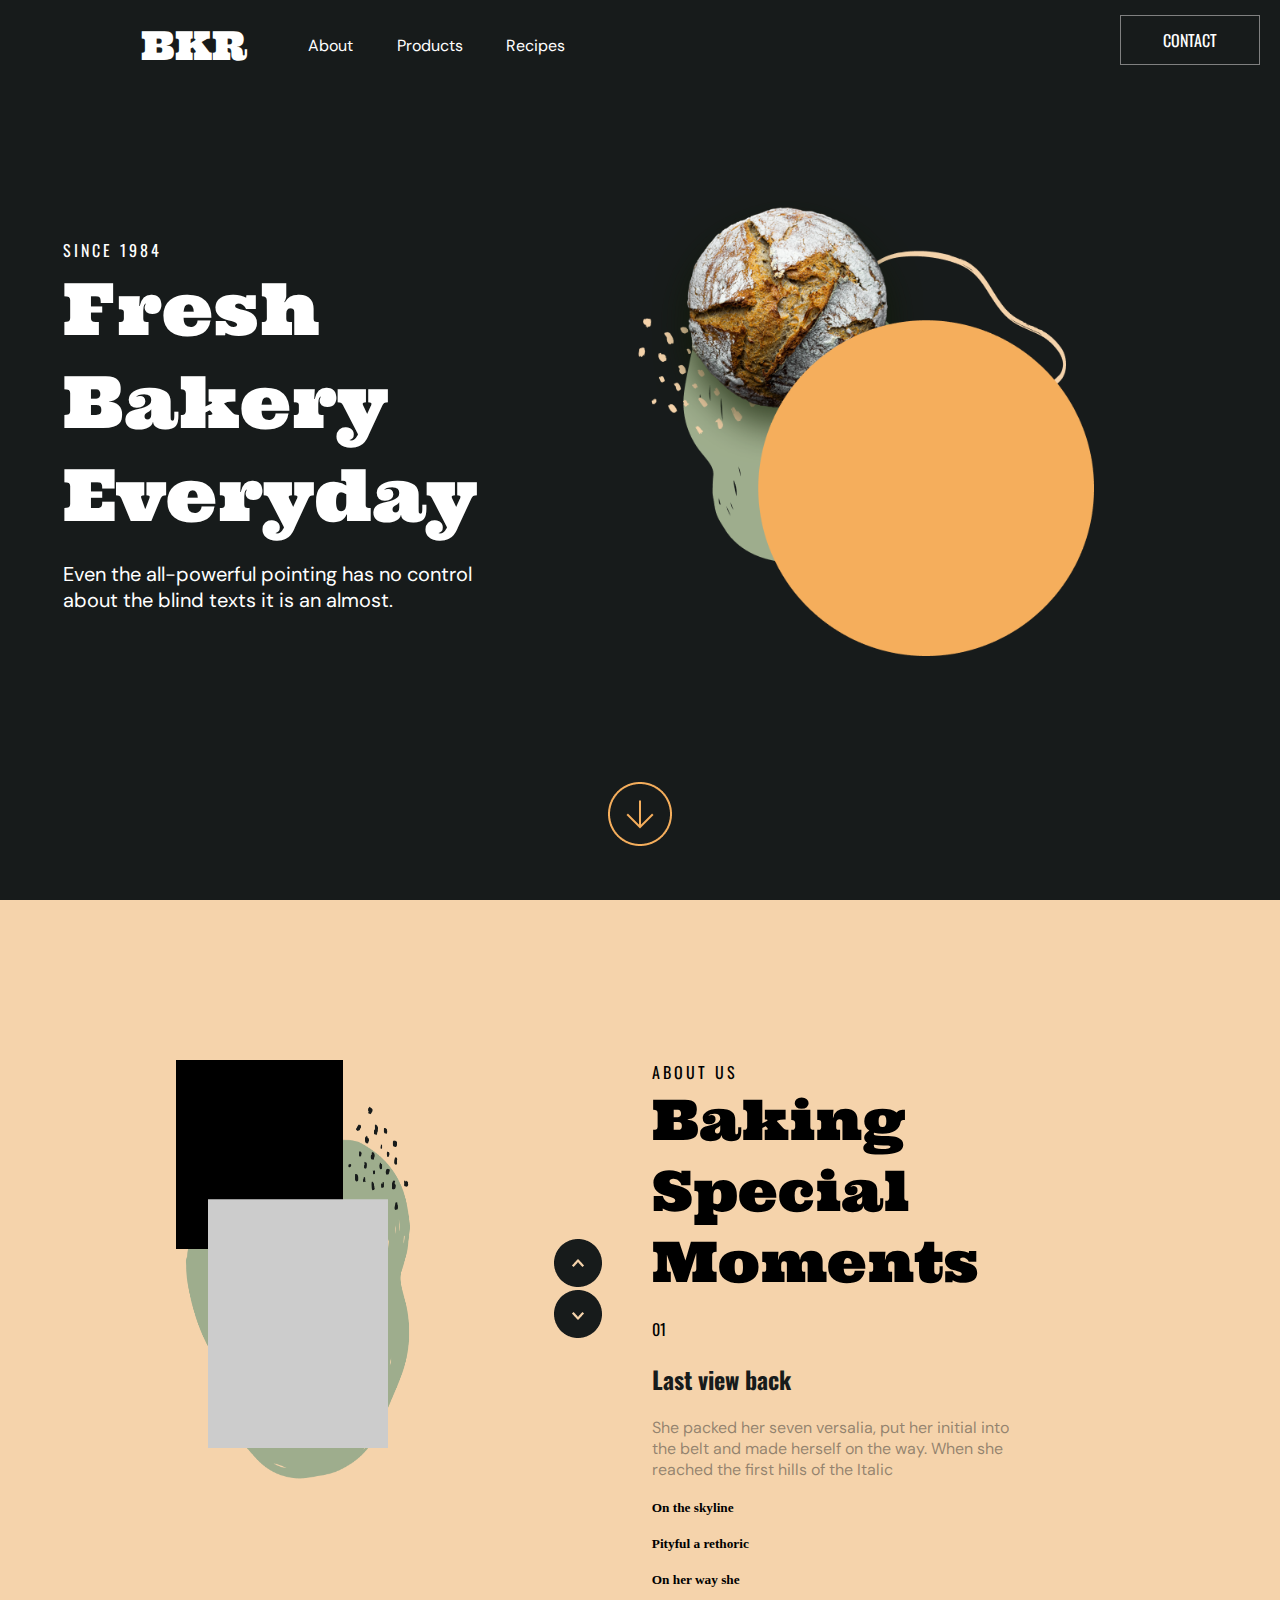
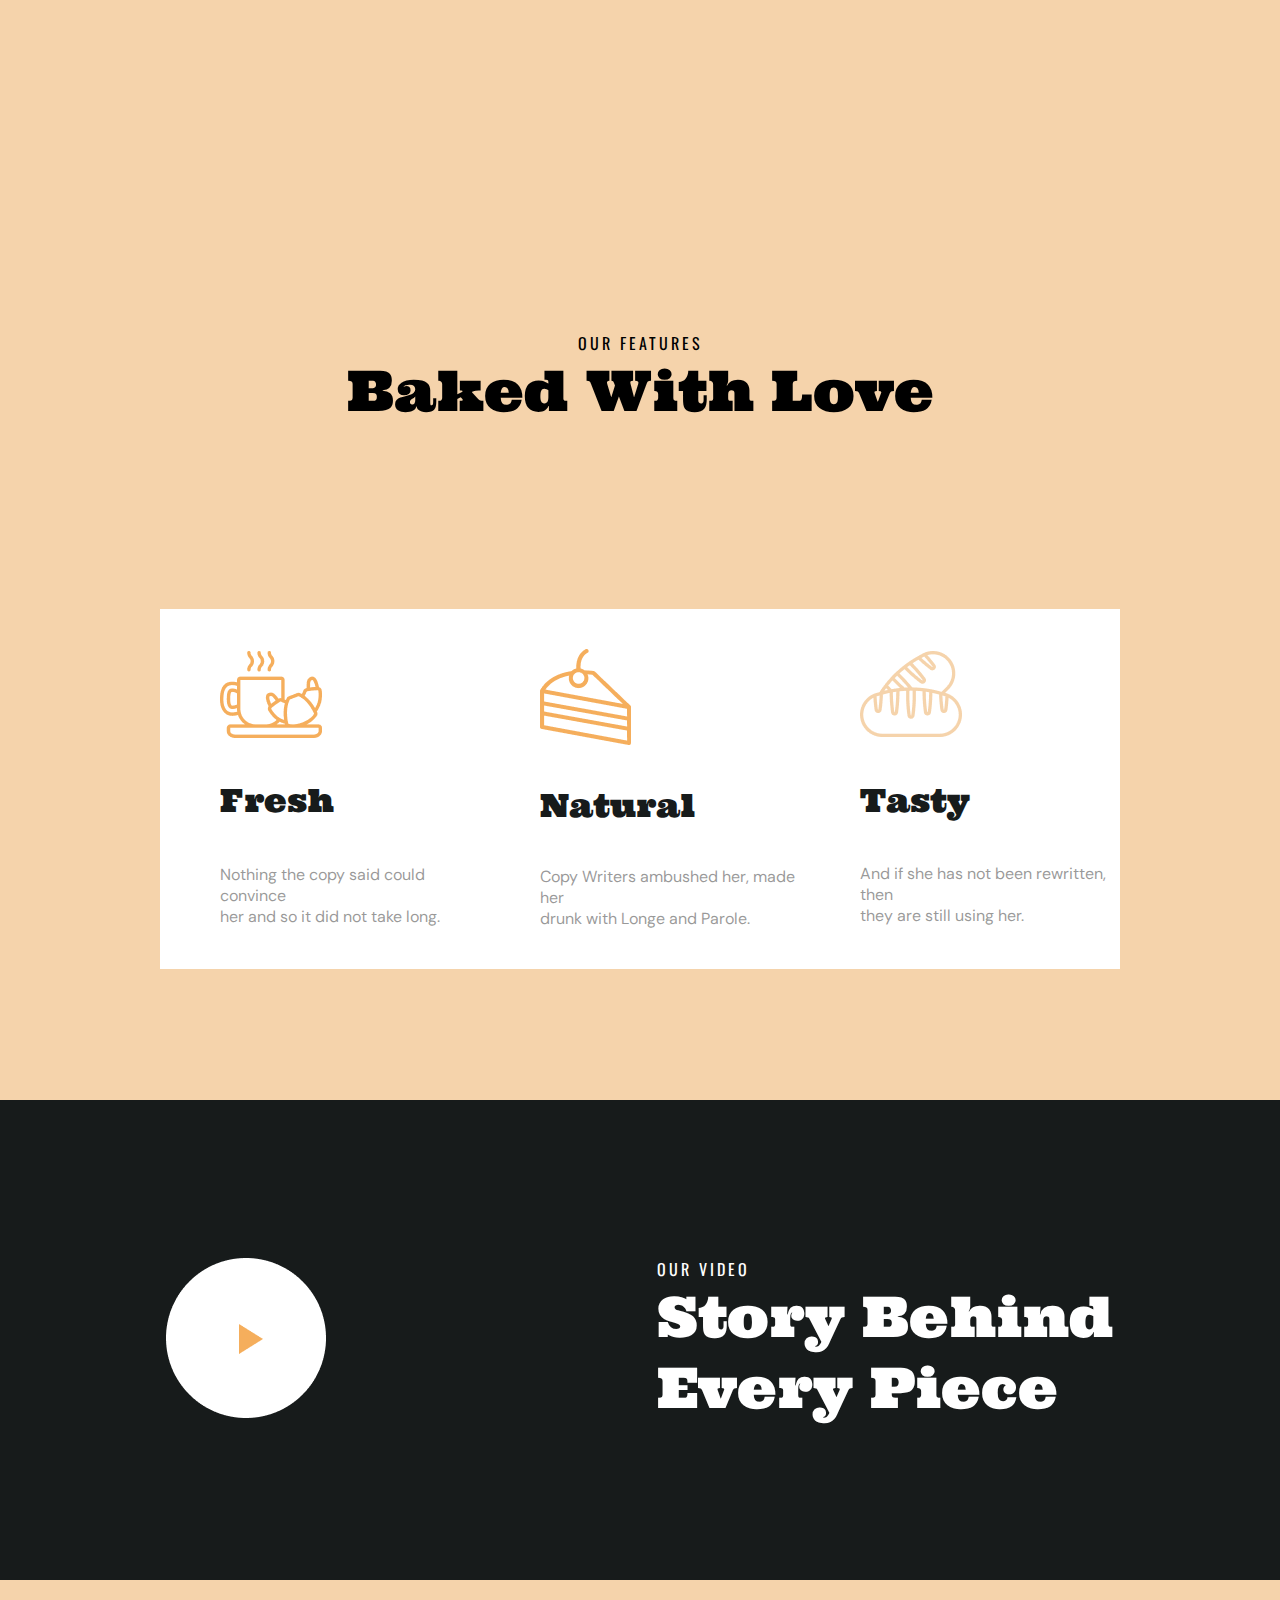
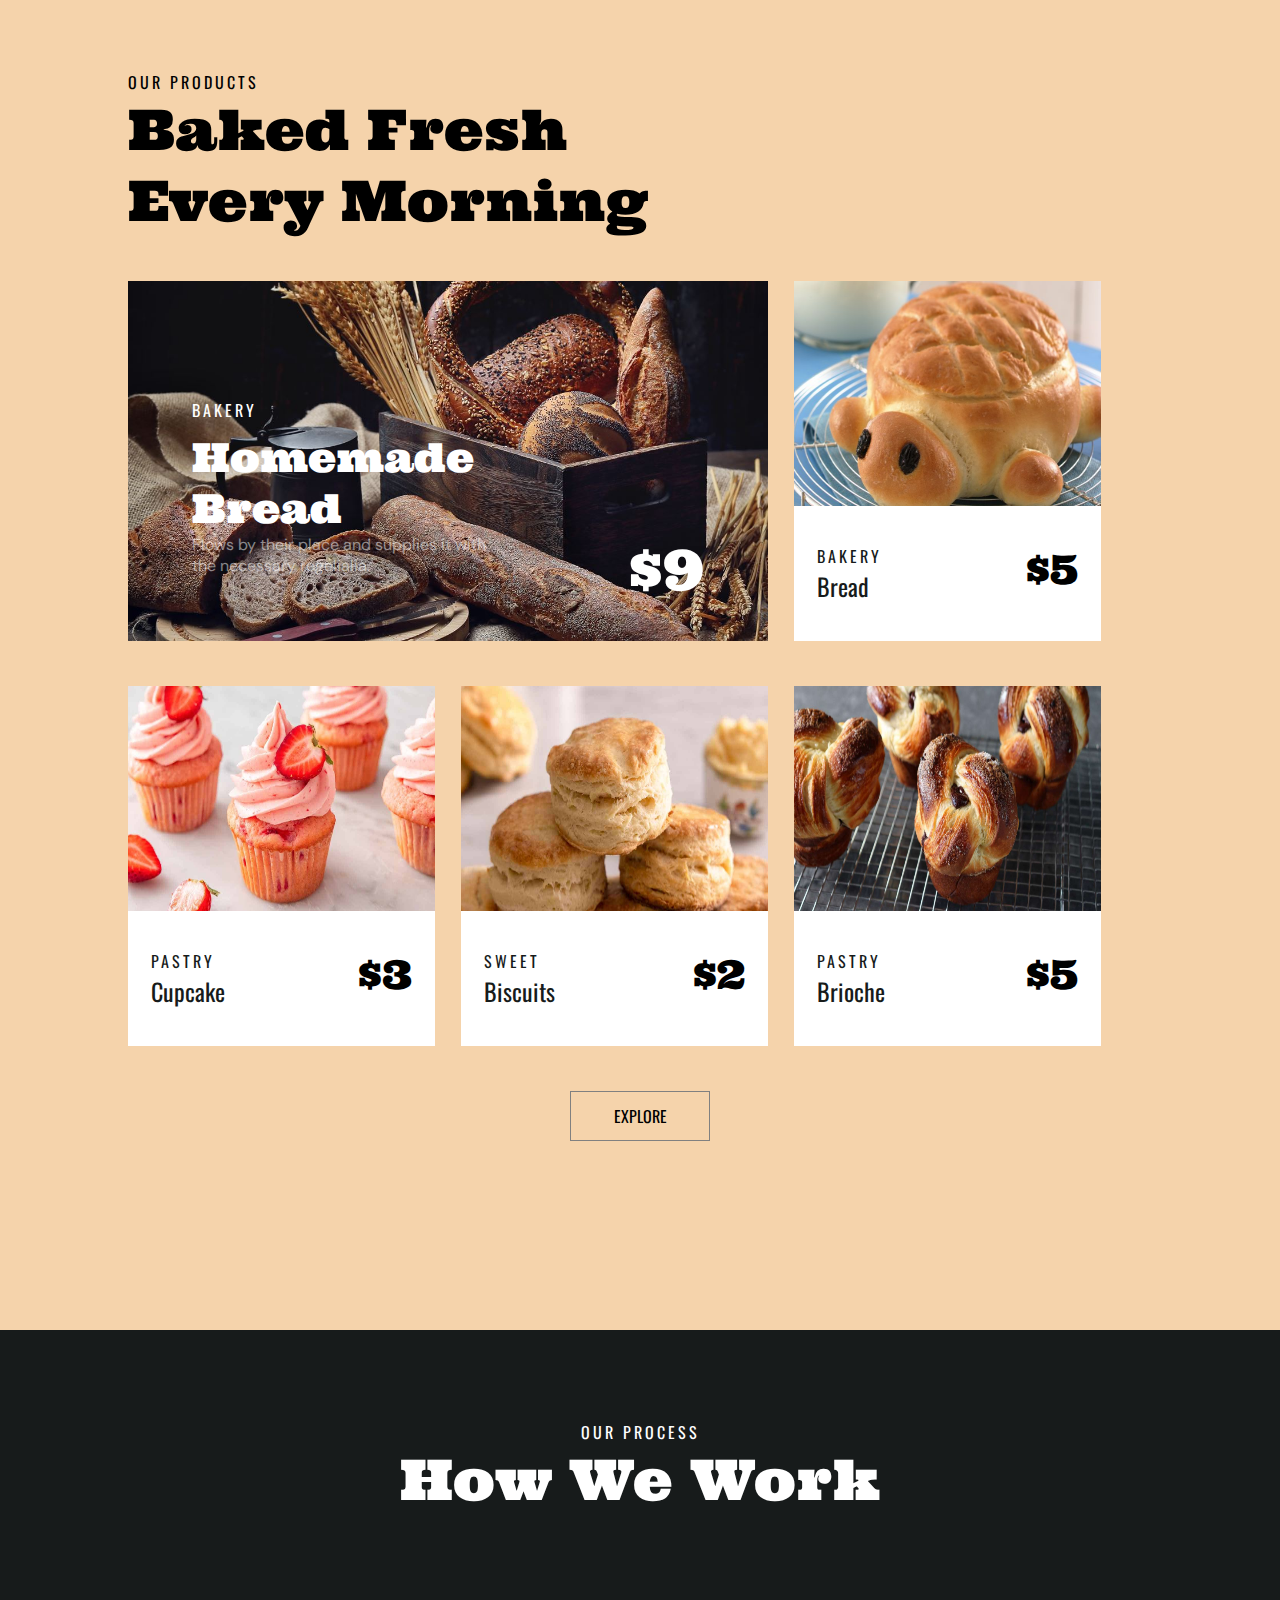
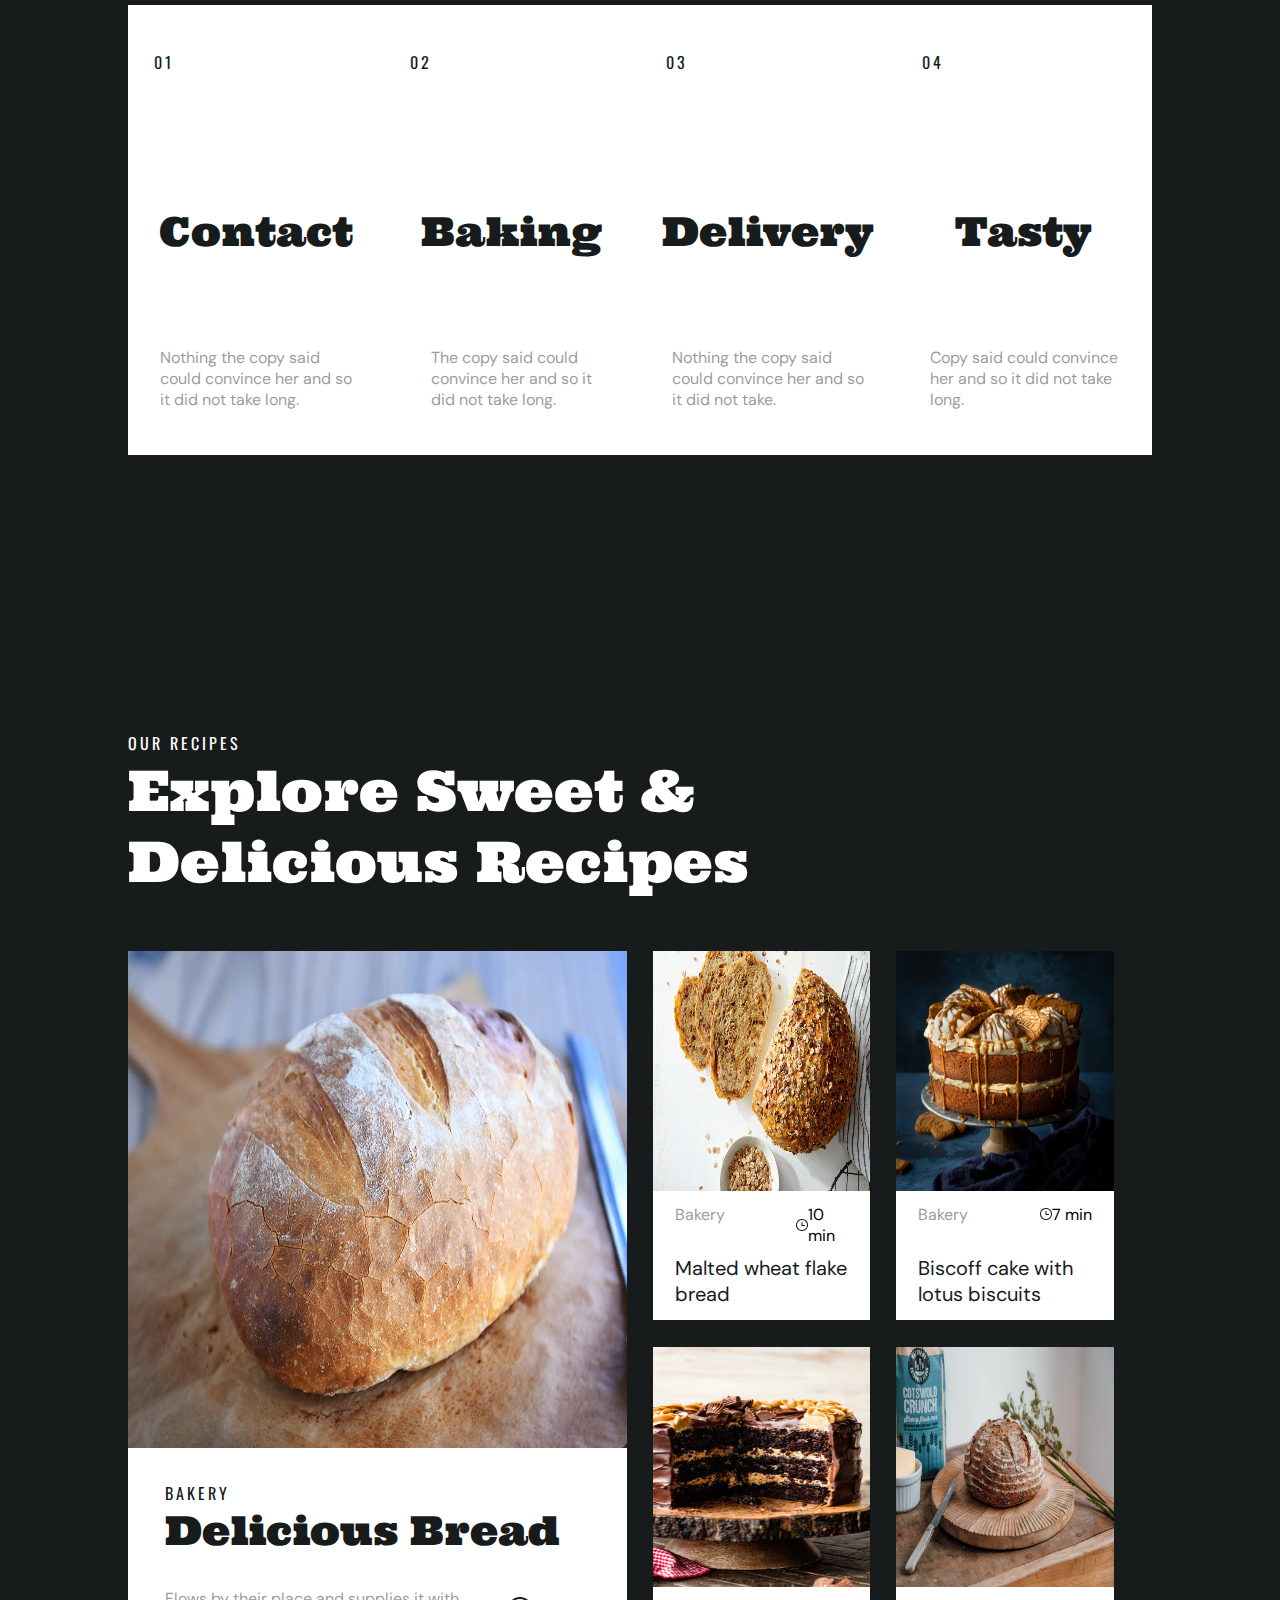
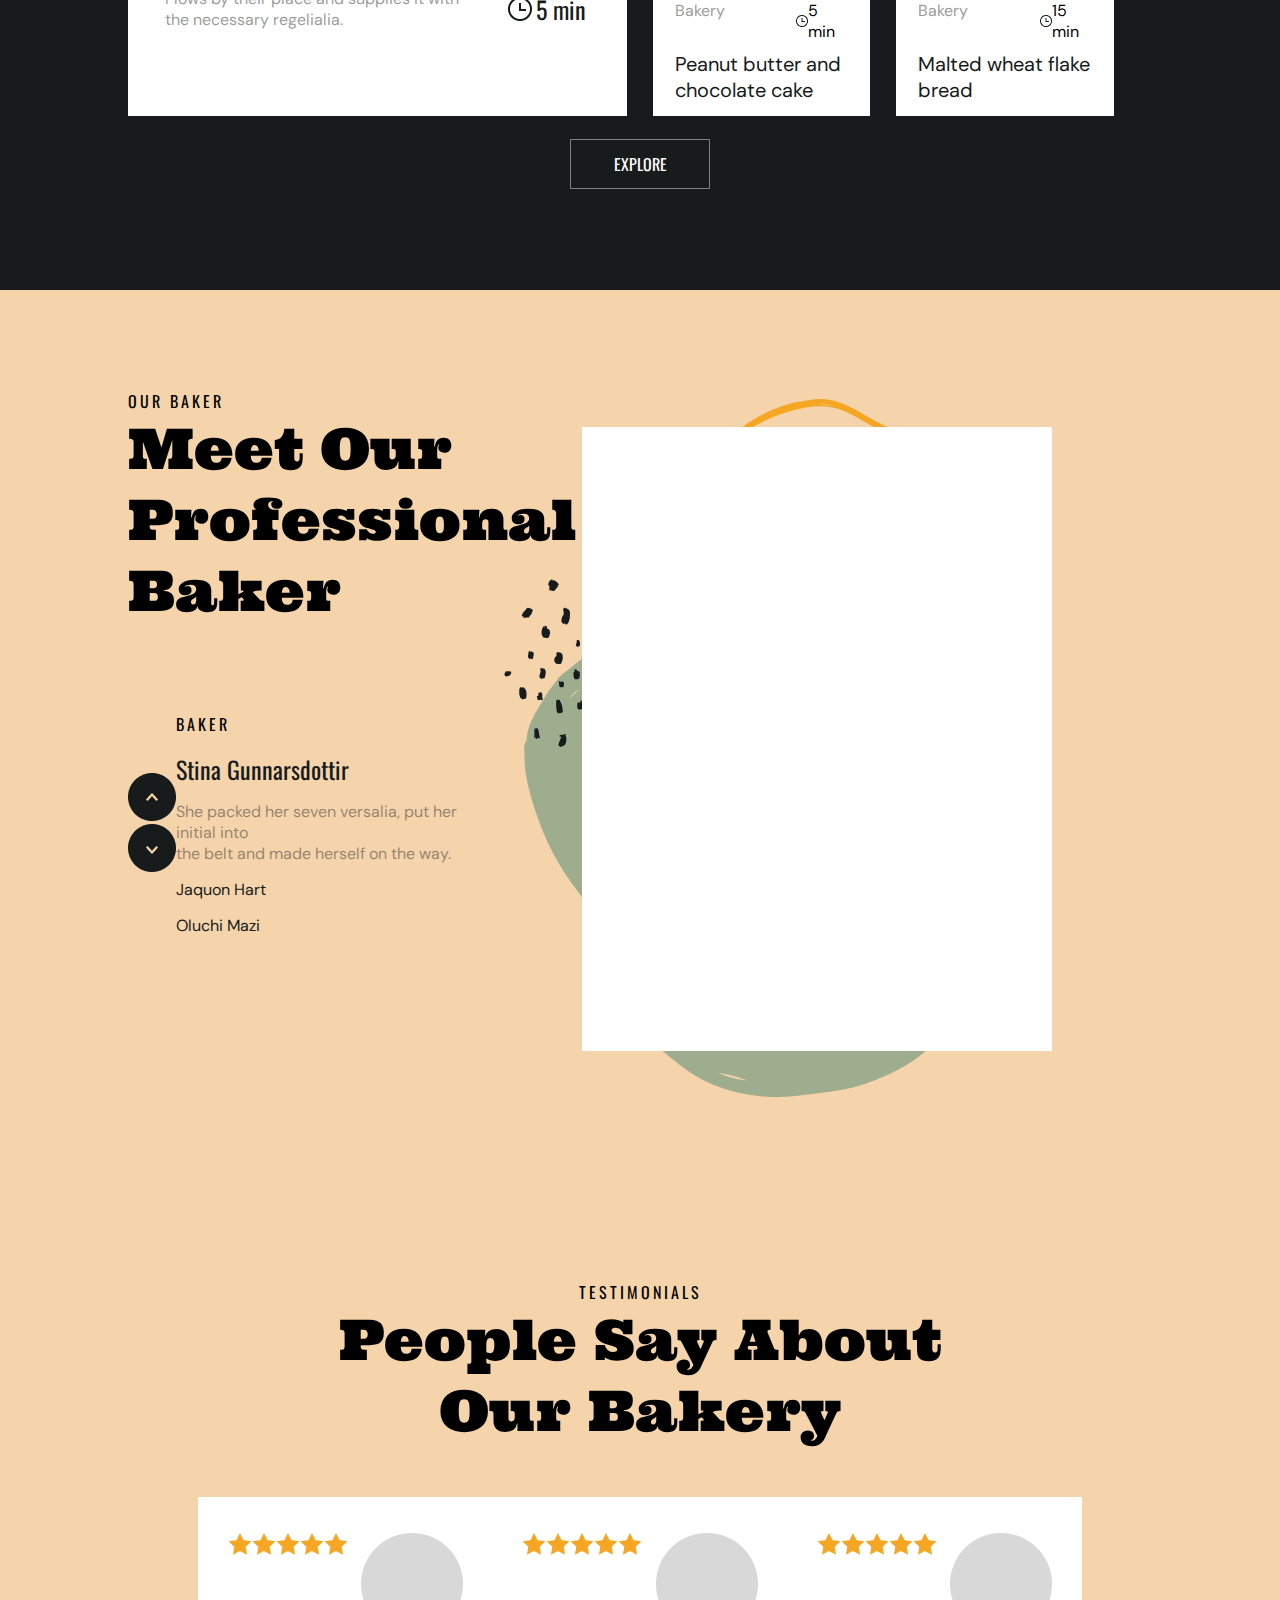
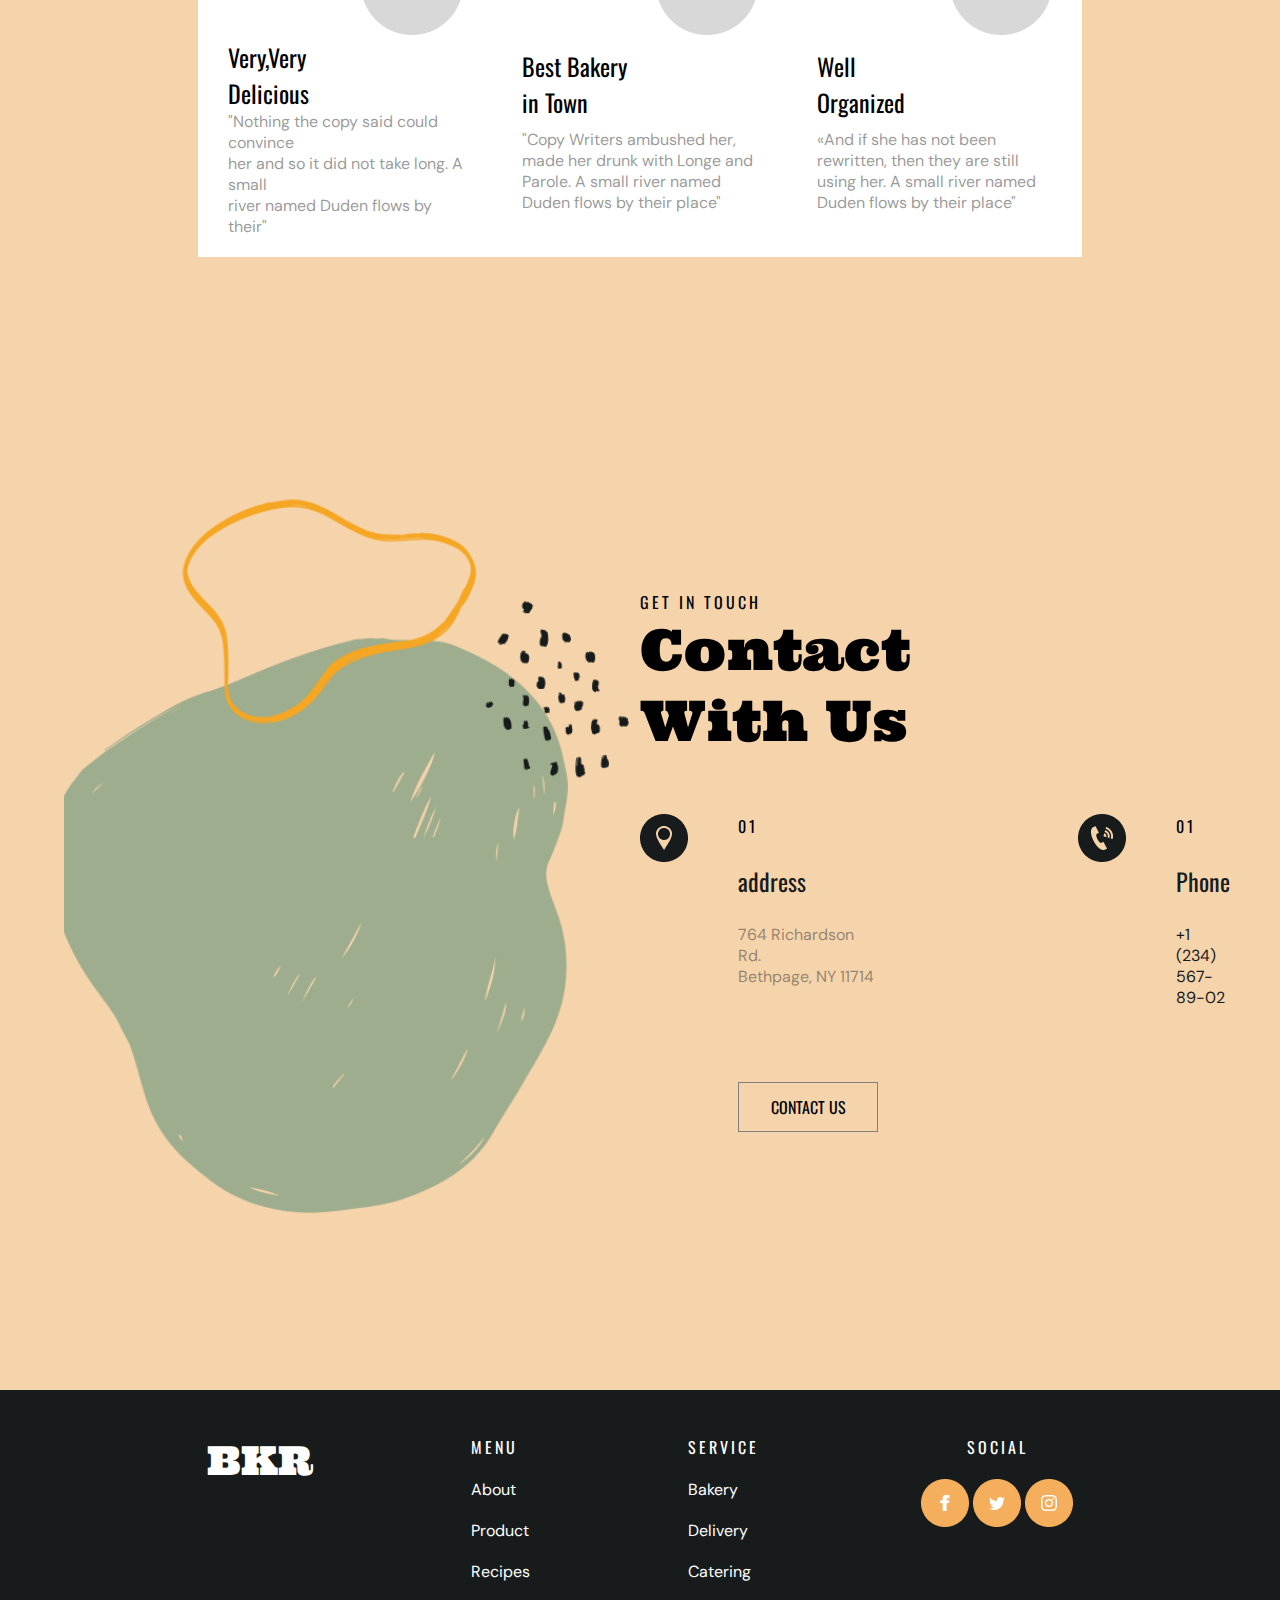
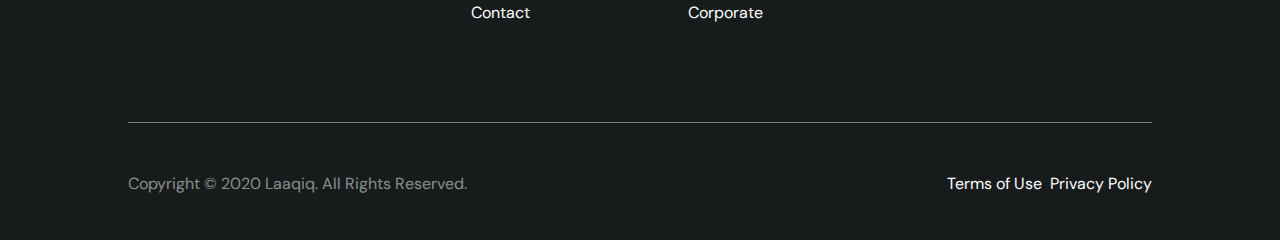
==== bakery/index.html @ f9e488f1 "all in one" ====
<!DOCTYPE html>
<html lang="en">
<head>
    <meta charset="UTF-8">
    <meta http-equiv="X-UA-Compatible" content="IE=edge">
    <meta name="viewport" content="width=device-width, initial-scale=1.0">
    <title>Bakery</title>
    <link rel="stylesheet" href="styles.css">
    <link rel="preconnect" href="https://fonts.googleapis.com">
    <link rel="preconnect" href="https://fonts.gstatic.com" crossorigin>
    <link href="https://fonts.googleapis.com/css2?family=DM+Sans&family=Oswald&family=Ultra&display=swap" rel="stylesheet">
</head>
<body>
    <!-- header -->
    <header>
        <div class="logo">
            <p>BKR</p>
            <nav>
                <a href="#aboutUs">About</a>
                <a href="#ourProducts">Products</a>
                <a href="#recipes">Recipes</a>
            </nav>
        </div>
            <a href="#contactUs"><button>contact</button></a>
    </header>
    <div class="intro">
        <div class="intro-content">
            <div class="intro-left-side">
                <p class="oswald">since 1984</p>
                <h1>Fresh Bakery Everyday</h1>
                <p class="h1-description">Even the all-powerful pointing has no control <br> about the blind texts it is an almost.</p>
            </div>
            <div class="intro-right-side">
                <img src="./images/Group 1.png" alt="">
            </div>
        </div>
        <div class="scroll-down-button">
            <button onclick="scrollToAboutUs()"><img src="./images/down.png" alt=""></button>
        </div>
    </div>
    <!-- div for about us -->
    <div class="about-us" id="aboutUs">
        <div class="special-moments">
            <div class="special-moments-picture">
                <img src="./images/Group 2.png" alt="">
            </div>
            <div class="about-us-description">
                <div class="buttons-for-switching">
                    <button class="changeP-buttonUp"><img src="./images/up button.png" alt=""></button>
                    <button class="changeP-buttonDown"><img src="./images/down button.png" alt=""></button>
                </div>
                <div class="element-container">
                    <div>
                        <p class="oswald">about us</p>
                        <h1 class="black-h1">Baking Special<br> Moments</h1>
                    </div>
                    <p id="p1" class="element">01</p>
                    <h4 id="h4" class="element">Last view back</h4>
                    <p id="p2" class="element">She packed her seven versalia, put her initial into<br>the belt and made herself on the way. When she <br> reached the first hills of the Italic</p>
                    <h5 id="h5-1" class="element">On the skyline</h5>
                    <h5 id="h5-2" class="element">Pityful a rethoric</h5>
                    <h5 id="h5-3" class="element">On her way she</h5>
                </div>
            </div>
        </div>
    </div>
    <!-- div for our features -->
    <div class="our-features" id="features">
        <div class="our-features-header">
            <p class="oswald">our features</p>
            <h1 class="black-h1">Baked With Love</h1>
        </div>
        <!-- feature cards -->
        <div class="feature-cards">
            <a href="https://en.wikipedia.org/wiki/Fresh_food" target="_blank">
                <div class="card fresh">
                    <img src="./images/fresh.png" alt="">
                    <h1>Fresh</h1>
                    <p>Nothing the copy said could convince<br> her and so it did not take long.</p>
                </div>
            </a>
            <a href="https://en.wikipedia.org/wiki/Natural_food" target="_blank">
                <div class="card natural">
                    <img src="./images/natural.png" alt="">
                    <h1>Natural</h1>
                    <p>Copy Writers ambushed her, made her <br> drunk with Longe and Parole.</p>
                </div>
            </a>
            <a href="https://en.wikipedia.org/wiki/Khinkali" target="_blank">
                <div class="card tasty">
                    <img src="./images/tasty.png" alt="">
                    <h1>Tasty</h1>
                    <p>And if she has not been rewritten, then <br> they are still using her.</p>
                </div>
            </a>
        </div>
    </div>
    <!-- div for video -->
    <div class="our-video">
        <video class="bg-video" src="./video/y2mate.com - Bread Basket  Advertisement Video_1080p.mp4" loop></video>
        <div class="button-for-video">
            <button class="our-video-btn"><img src="./images/play.png" alt=""></button>
        </div>
        <div class="description-for-video">
            <p class="oswald-white">our video</p>
            <h1 class="white-h1">Story Behind<br> Every Piece</h1>
        </div>
    </div>
    <!-- div for our products -->
    <div class="our-products" id="ourProducts">
        <div class="our-products-wrapper">
            <div class="our-products-header">
                <p class="oswald">our products</p>
                <h1 class="black-h1">Baked Fresh<br>Every Morning</h1>
            </div>
            <!-- product cards -->
            <div class="our-products-top">
                <div class="homemadeBread">
                    <div class="homemadeBread-wrapper">
                            <div class="homemadeBread-content">
                                <p>BAKERY</p>
                                <p>Homemade<br>Bread</p>
                            </div>
                            <div class="homemadeBread-content-bot">
                                <p>Flows by their place and supplies it with<br> the necessary regelialia.</p>
                                <p class="white-h1">$9</p>
                            </div>
                    </div>
                </div>
                <div class="bread">
                    <div class="bread-content">
                        <div class="bread-image-div">
                            <img src="./images/THEbread.jpg" alt="">
                        </div>
                        <div class="bread-info">
                            <div class="bread-info-wrapper">
                                <div>
                                    <p>BAKERY</p>
                                    <p>Bread</p>
                                </div>
                                <div class="bread-price">
                                    <p>$5</p>
                                </div>
                            </div>
                        </div>
                    </div>
                </div>
            </div>
            <div class="our-products-bot">
                <div class="cupcake">
                    <div class="bread-content">
                        <div class="bread-image-div">
                            <img src="./images/cupcake.jpg" alt="">
                        </div>
                        <div class="bread-info">
                            <div class="bread-info-wrapper">
                                <div>
                                    <p>PASTRY</p>
                                    <p>Cupcake</p>
                                </div>
                                <div class="bread-price">
                                    <p>$3</p>
                                </div>
                            </div>
                        </div>
                    </div>
                </div>
                <div class="biscuits">
                    <div class="bread-content">
                        <div class="bread-image-div">
                            <img src="./images/biscuits.jpg" alt="">
                        </div>
                        <div class="bread-info">
                            <div class="bread-info-wrapper">
                                <div>
                                    <p>SWEET</p>
                                    <p>Biscuits</p>
                                </div>
                                <div class="bread-price">
                                    <p>$2</p>
                                </div>
                            </div>
                        </div>
                    </div>
                </div>
                <div class="brioche">
                    <div class="bread-content">
                        <div class="bread-image-div">
                            <img src="./images/brioche.jpg" alt="">
                        </div>
                        <div class="bread-info">
                            <div class="bread-info-wrapper">
                                <div>
                                    <p>PASTRY</p>
                                    <p>Brioche</p>
                                </div>
                                <div class="bread-price">
                                    <p>$5</p>
                                </div>
                            </div>
                        </div>
                    </div>
                </div>
            </div>
            <div class="our-products-exploreBtn">
                <button class="explore-button-light">explore</button>
            </div>
        </div>
    </div>
    <!-- div for our process -->
    <div class="our-process" id="ourProcess">
        <div class="our-process-wrapper">
            <div class="our-process-header">
                <p>OUR PROCESS</p>
                <h1 class="white-h1">How We Work</h1>
            </div>
            <div class="how-we-work">
                <div class="card2 contact">
                    <div class="card2-wrapper">
                        <p>01</p>
                        <div class="card2-description">
                            <p>Contact</p>
                            <p class="card2-p">Nothing the copy said<br> could convince her and so<br> it did not take long.</p>
                        </div>
                    </div>
                </div>
                <div class="card2 baking">
                    <div class="card2-wrapper">
                        <p>02</p>
                        <div class="card2-description">
                            <p>Baking</p>
                            <p class="card2-p">The copy said could<br> convince her and so it<br> did not take long.</p>
                        </div>
                    </div>
                </div>
                <div class="card2 delivery">
                   <div class="card2-wrapper">
                        <p>03</p>
                        <div class="card2-description">
                            <p>Delivery</p>
                            <p class="card2-p">Nothing the copy said<br> could convince her and so<br> it did not take.</p>
                        </div>
                   </div>
                </div>
                <div class="card2 tasty">
                    <div class="card2-wrapper">
                        <p>04</p>
                        <div class="card2-description">
                            <p>Tasty</p>
                            <p class="card2-p">Copy said could convince<br> her and so it did not take<br> long.</p>
                        </div>
                    </div>
                </div>
            </div>
        </div>
    </div>
        <div class="our-recipes" id="recipes">
            <div class="our-recipes-wrapper">
                <div class="our-recipes-header">
                    <p class="oswald-white">our recipes</p>
                    <h1 class="white-h1">Explore Sweet &<br> Delicious Recipes</h1>
                </div>
                <div class="recipe-cards">
                    <div class="recipe-cards-left">
                        <div class="card3 deliciousBread">
                            <div class="recipes-image-div">
                                <img src="./images/rustic-bread-updated3.jpg" alt="">
                            </div>
                            <div class="card3-info">
                                <div class="card3-info-wrapper">
                                    <div class="card3-info-wrap">
                                        <div class="card3-header">
                                            <p>BAKERY</p>
                                            <p>Delicious Bread</p>
                                        </div>
                                        <div class="cook-time">
                                            <p>Flows by their place and supplies it with<br> the necessary regelialia.</p>
                                            <div class="cook-time-img">
                                                <img src="./images/clockBig.png" alt="">
                                                <div>
                                                    <p>5 min</p>
                                                </div>
                                            </div>
                                        </div>
                                    </div>
                                </div>
                            </div>
                        </div>
                    </div>
                    <div class="recipe-cards-right">
                        <div class="recipe-card-right-top">
                            <div class="card4 meltedWheat">
                                <div class="recipes-image-div">
                                    <img src="./images/malted-wheat-flake-bread.jpg" alt="">
                                </div>
                                <div class="card4-info">
                                    <div class="card4-wrapper">
                                        <div class="card4-wrap">
                                            <div class="card4-top">
                                                <p>Bakery</p>
                                                <div class="card4-time">
                                                    <img src="./images/clockSmall.png" alt="">
                                                    <p>10 min</p>
                                                </div>
                                            </div>
                                            <div>
                                                <p class="card4-description">Malted wheat flake<br> bread</p>
                                            </div>
                                        </div>
                                    </div>
                                </div>
                            </div>
                            <div class="card4 biscoffCake">
                                <div class="recipes-image-div">
                                    <img src="./images/Biscoff-Cake-Recipe-SQUARE.jpg" alt="">
                                </div>
                                <div class="card4-info">
                                    <div class="card4-wrapper">
                                        <div class="card4-wrap">
                                            <div class="card4-top">
                                                <p>Bakery</p>
                                                <div class="card4-time">
                                                    <img src="./images/clockSmall.png" alt="">
                                                    <p>7 min</p>
                                                </div>
                                            </div>
                                            <div>
                                                <p class="card4-description">Biscoff cake with<br> lotus biscuits</p>
                                            </div>
                                        </div>
                                    </div>
                                </div>
                            </div>
                        </div>
                        <div class="recipe-card-right-bot">
                            <div class="card4 peanutButter">
                                <div class="recipes-image-div">
                                    <img src="./images/chocolate-and-peanut-butter-cake.jpg" alt="">
                                </div>
                                <div class="card4-info">
                                    <div class="card4-wrapper">
                                        <div class="card4-wrap">
                                            <div class="card4-top">
                                                <p>Bakery</p>
                                                <div class="card4-time">
                                                    <img src="./images/clockSmall.png" alt="">
                                                    <p>5 min</p>
                                                </div>
                                            </div>
                                            <div>
                                                <p class="card4-description">Peanut butter and<br> chocolate cake</p>
                                            </div>
                                        </div>
                                    </div>
                                </div>
                            </div>
                            <div class="card4 maltedWheat">
                                <div class="recipes-image-div">
                                    <img src="./images/bread3.webp" alt="">
                                </div>
                                <div class="card4-info">
                                    <div class="card4-wrapper">
                                        <div class="card4-wrap">
                                            <div class="card4-top">
                                                <p>Bakery</p>
                                                <div class="card4-time">
                                                    <img src="./images/clockSmall.png" alt="">
                                                    <p>15 min</p>
                                                </div>
                                            </div>
                                            <div>
                                                <p class="card4-description">Malted wheat flake<br> bread</p>
                                            </div>
                                        </div>
                                    </div>
                                </div>
                            </div>
                        </div>
                    </div>
                </div>
            </div>
            <button class="explore-button">explore</button>
        </div>
        <div class="our-baker" id="ourBaker">
            <div class="our-baker-wrapper">
                <div class="our-baker-left-side">
                    <div class="bakerDescription">
                        <p class="oswald">our baker</p>
                        <h1 class="black-h1">Meet Our<br> Professional<br> Baker</h1>
                    </div>
                    <div class="list-of-bakers">
                        <div class="baker-buttons">
                            <button class="baker-changeP-buttonUp"><img src="./images/up button.png" alt=""></button>
                            <button class="baker-changeP-buttonDown"><img src="./images/down button.png" alt=""></button>
                        </div>
                        <div class="bakers">
                            <p id="baker-p">BAKER</p>
                            <h4 id="baker-h4">Stina Gunnarsdottir</h4>
                            <p id="baker-p2">She packed her seven versalia, put her initial into<br> the belt and made herself on the way.</p>
                            <h5 id="baker-h5">Jaquon Hart</h5>
                            <h5 id="baker-h5_2">Oluchi Mazi</h5>
                        </div>
                    </div>
                </div>
                <div class="bakerPicture">
                    <img src="./images/ourBaker.png" alt="">
                </div>
            </div>
        </div>
        <div class="testimonials">
            <div class="testimonials-wrapper">
                <div class="testimonials-wrap">
                    <div class="testimonials-header">
                        <p class="oswald">testimonials</p>
                        <h1 class="black-h1">People Say About<br> Our Bakery</h1>
                        </div>
                    <div class="reviews">
                        <div class="card6">
                            <div class="card6-wrapper">
                                <div class="card6-top">
                                    <div class="rating-stars">
                                        <img src="./images/stars.png" alt="">
                                    </div>
                                    <div class="rating-profile">
                                        <img src="./images/profilePic.png" alt="">
                                    </div>
                                </div>
                                <div class="card6-bot">
                                    <p>Very,Very<br>Delicious</p>
                                    <p>"Nothing the copy said could convince<br> her and so it did not take long. A small<br> river named Duden flows by their"</p>
                                </div>
                            </div>
                        </div>
                        <div class="card6">
                            <div class="card6-wrapper">
                                <div class="card6-top">
                                    <div class="rating-stars">
                                        <img src="./images/stars.png" alt="">
                                    </div>
                                    <div class="rating-profile">
                                        <img src="./images/profilePic.png" alt="">
                                    </div>
                                </div>
                                <div class="card6-bot">
                                    <p>Best Bakery<br>in Town</p>
                                    <p>"Copy Writers ambushed her, made her drunk with Longe and Parole. A small river named Duden flows by their place"</p>
                                </div>
                            </div>
                        </div>
                        <div class="card6">
                            <div class="card6-wrapper">
                                <div class="card6-top">
                                    <div class="rating-stars">
                                        <img src="./images/stars.png" alt="">
                                    </div>
                                    <div class="rating-profile">
                                        <img src="./images/profilePic.png" alt="">
                                    </div>
                                </div>
                                <div class="card6-bot">
                                    <p>Well<br>Organized</p>
                                    <p>«And if she has not been rewritten, then they are still using her. A small river named Duden flows by their place"</p>
                                </div>
                            </div>
                        </div>
                    </div>
                </div>
            </div>
        </div>
        <div class="get-in-touch" id="contactUs">
            <div class="get-in-touch-wrapper">
                <div class="get-in-touch-wrap">
                    <div class="map">
                        <iframe src="https://www.google.com/maps/embed?pb=!1m18!1m12!1m3!1d2482.4246740486146!2d-0.1630403650811332!3d51.523770252204734!2m3!1f0!2f0!3f0!3m2!1i1024!2i768!4f13.1!3m3!1m2!1s0x48761acf33628211%3A0x445d7677a88322e1!2s221B%20Baker%20St%2C%20London%20NW1%206XE%2C%20UK!5e0!3m2!1sen!2sge!4v1674198170789!5m2!1sen!2sge"
                         width="500" height="600" style="border:0;" allowfullscreen="" loading="lazy" referrerpolicy="no-referrer-when-downgrade"></iframe>
                    </div>
                    <div class="contact2">
                        <p class="oswald">get in touch</p>
                        <h1 class="black-h1">Contact<br> With Us</h1>
                        <div class="contact-info">
                            <div class="address">
                                <div>
                                    <img src="./images/address.png" alt="">
                                </div>
                                <div class="contact-details">
                                    <p>01</p>
                                    <p>address</p>
                                    <p>764 Richardson Rd.<br>Bethpage, NY 11714</p>
                                    <button class="explore-button-light">contact us</button>
                                </div>
                            </div>
                            <div class="phone">
                                <div>
                                    <img src="./images/phone.png" alt="">
                                </div>
                                <div class="contact-details">
                                    <p>01</p>
                                    <p>Phone</p>
                                    <p style="color: #171B1B;">+1 (234) 567-89-02</p>
                                </div>
                            </div>
                        </div>
                    </div>
                </div>
            </div>
            </div>
    <footer>
        <div class="footer-wrapper">
            <div class="footer-wrap">
                <div class="footer-main">
                    <div class="footer-logo">
                        <p>BKR</p>
                    </div>
                    <div class="menu">
                        <p class="oswald-white">menu</p>
                        <div class="menu-list">
                            <a href="#aboutUs">About</a>
                            <a href="#ourProducts">Product</a>
                            <a href="#recipes">Recipes</a>
                            <a href="#contactUs">Contact</a>
                        </div>
                    </div>
                    <div class="service">
                        <p class="oswald-white">service</p>
                        <div class="menu-list">
                            <a href="#ourProcess">Bakery</a>
                            <a href="#ourProcess">Delivery</a>
                            <a href="#ourProcess">Catering</a>
                            <a href="#ourProcess">Corporate</a>
                        </div>
                    </div>
                    <div class="social">
                        <p class="oswald-white">social</p>
                        <div class="social-icons">
                            <a href="https://www.facebook.com/Sherlock.BBCW" target="_blank"><img src="./images/Facebook.png" alt=""></a>
                            <a href="https://twitter.com/emydetails/status/1611281177176047616" target="_blank"><img src="./images/Twitter.png" alt=""></a>
                            <a href="https://www.instagram.com/p/CmUv48DLvxd/" target="_blank"><img src="./images/Instragram.png" alt=""></a>
                        </div>
                    </div>
                </div>
                <div class="bottom-footer">
                    <div class="copyright">
                        <p>Copyright © 2020 Laaqiq. All Rights Reserved.</p>
                    </div>
                    <div class="tos-pp">
                        <a href="https://twitter.com/en/tos" target="_blank">Terms of Use</a>
                        <a href="https://twitter.com/en/privacy" target="_blank">Privacy Policy</a>
                    </div>
                </div>
            </div>
        </div>
    </footer>
    <script src="scripts.js"></script>
</body>
</html>
---- bakery/styles.css ----
*{
    margin: 0;
    padding: 0;
    box-sizing: border-box;
}

body::-webkit-scrollbar{
    display: none;
}

header{
    background-color: #171B1B;
    height: 10vh;
    color: white;
    display: flex;
    justify-content: space-between;
}

.logo{
    margin-left: 11%;
    display: flex;
    justify-content: space-around;
    align-items: center;
}

.logo > p{
    font-family: 'Ultra', serif;
    font-size: 40px;
}

nav{
    margin-left: 40px;
    width: 300px;
    display: flex;
    justify-content: space-around;
    align-items: center;
}

nav > a{
    font-family: 'DM Sans', sans-serif;
    text-decoration: none;
    color: white;
    font-size: 16px;
}

header >a> button{
    margin: 15px 20px 0px 0px;
    background-color: #171B1B;
    display: flex;
    justify-content: center;
    align-items: center;
    width: 140px;
    height: 50px;
    color: white;
    font-size: 16px;
    font-family: 'Oswald', sans-serif;
    cursor: pointer;
    border: 1px solid gray;
    text-transform: uppercase;
}

header >a> button:hover{
    background-color: #F5D3AB;
    color: black;
}

.intro{
    background-color: #171B1B;
    height: 90vh;
    display: flex;
    flex-direction: column;
    align-items: center;
    align-content: center;
    justify-content: space-between;
    color: white;
}

.intro-content{
    margin-top: 100px;
    width: 100%;
    display: flex;
    justify-content: space-around;
    align-items: center;
}



.intro-left-side{
    width: min-content;
}

.intro-left-side >h1{
    font-family: 'Ultra', serif;
    font-weight: lighter;
    font-size: 72px;
}

.scroll-down-button{
    margin-bottom: 50px;
}

.scroll-down-button > button{
    background-color: transparent;
    cursor: pointer;
    border: none;
}

.h1-description{
    margin-top: 20px;
    font-family: 'DM Sans', sans-serif;
    font-size: 20px;
}

.intro-right-side >img {
    width: 80%; 
    height: 80%;
}

.about-us{
    background-color: #F5D3AB;
    height: 100vh;
    display: flex;
    justify-content: space-around;
    gap: 50px;
}

.element {
    padding-top: 20px;
    transition: all 0.5s ease;
}

#h4{
    font-family: 'Oswald';
    font-size: 24px;
    color: #171B1B;
}

#h5{
    font-family: 'Oswald';
    font-size: 16px;
}

#p1{
    font-family: 'Oswald', sans-serif;
    font-size: 16px;
}

#p2{
    font-family: 'DM Sans';
    color: rgba(51, 51, 51, 0.496405);
    font-size: 16px;
}

.about-us-description{
    display: flex;
    justify-content: center;
}

.buttons-for-switching{
    margin-right: 50px;
    margin-bottom: 120px;
    display: flex;
    flex-direction: column;
    justify-content: center;
}

.buttons-for-switching > button{
    background-color: transparent;
    border: none;
    cursor: pointer;
}

.our-features{
    padding: 40px;
    background-color: #F5D3AB;
    height: 100vh;
    display: flex;
    flex-direction: column;
    justify-content: space-around;
}

.our-features-header{
    text-align: center;
}

.feature-cards{
    display: flex;
    justify-content: center;
}
a{
    text-decoration: none;
}

.card{
    padding-left: 60px;
    display: flex;
    flex-direction: column;
    justify-content: space-evenly;
    align-items: flex-start;
    width: 25vw;
    height: 40vh;
    background-color: white;
}

.card:hover {
    transform: scale(1.1);
    background-color: #9EAD8D;
    cursor: pointer;
}


.card > h1{
    color: #171B1B;
    font-family: 'Ultra';
    font-weight: 400;
}

.card > p{
    font-family: 'DM Sans';
    font-weight: 400;
    font-size: 16px;
    color: rgba(51, 51, 51, 0.496405);
}

.black-h1{
    font-family: 'Ultra', serif;
    font-weight: lighter;
    font-size: 56px;
}

.white-h1{
    font-family: 'Ultra', serif;
    font-weight: lighter;
    font-size: 56px;
    color: white;
}

.special-moments{
    margin: 160px;
    display: flex;
    justify-content: space-around;
}

.special-moments-picture > img{
    width: 80%; 
    height: 80%;
}

.our-video {
    position: relative;
    display: flex;
    justify-content: space-around;
    background-color: #171B1B;
    align-items: center;
    height: 480px;
}

.bg-video {
    position: absolute;
    top: 0;
    left: 0;
    width: 100%;
    height: 100%;
    filter: blur(7px);
    z-index: 0;
}

.button-for-video{
    z-index: 1;
}

.description-for-video{
    z-index: 1;
}


.our-video-btn{
    background-color: transparent;
    border: none;
    cursor: pointer;
}

.explore-button{
    background-color: transparent;
    display: flex;
    justify-content: center;
    align-items: center;
    width: 140px;
    height: 50px;
    color: white;
    font-size: 16px;
    font-family: 'Oswald', sans-serif;
    cursor: pointer;
    border: 1px solid gray;
    text-transform: uppercase;
}

.explore-button:hover{
    background-color: #F5D3AB;
    color: black;
}

.explore-button-light{
    background-color: #F5D3AB;
    display: flex;
    justify-content: center;
    align-items: center;
    width: 140px;
    height: 50px;
    color: black;
    font-size: 16px;
    font-family: 'Oswald', sans-serif;
    cursor: pointer;
    border: 1px solid gray;
    text-transform: uppercase;
}

.explore-button-light:hover{
    background-color: #171B1B;
    color: white;
}

.our-products{
    background-color: #F5D3AB;
    height: 150vh;
    display: flex;
    justify-content: center;
    padding: 10vh;
}

.our-products-top{
    display: flex;
}

.our-products-wrapper{
    background-color: #F5D3AB;
    width: 80vw;
    height: 100vh;
    display: flex;
    flex-direction: column;
    gap: 5vh;
}

.homemadeBread{
    background: url("./images/bread.jpg");
    background-size: cover;
    object-fit: contain;
    background-position: center;
    width: 50vw;
    height: 40vh;
    display: flex;
    flex-direction: column;
    justify-content: center;
    align-items: center;
}

.homemadeBread-wrapper{
    width: 80%;
    height: 80%;
    display: flex;
    flex-direction: column;
    justify-content: flex-end;
}


.homemadeBread-content{
    color: white;
    display: flex;
    flex-direction: column;
    justify-content: center;
    gap: 10px;
}

.homemadeBread-content >p:nth-child(1){
    font-family: 'Oswald';
    font-weight: 400;
    font-size: 16px;
    letter-spacing: 3px;
}

.homemadeBread-content >p:nth-child(2){
    font-family: 'Ultra';
    font-weight: 400;
    font-size: 40px;
}

.homemadeBread-content-bot >p:nth-child(1){
    font-family: 'DM Sans';
    font-weight: 400;
    font-size: 16px;
    color: rgba(255, 255, 255, 0.502972);
}

.homemadeBread-content-bot{
    display: flex;
    justify-content: space-between;
}

.bread{
    margin-left: 2vw;
    width: 24vw;
    height: 40vh;
    background-color: white;
}

.bread-content{
    display: flex;
    flex-direction: column;
    justify-content: space-between;
}

.bread-info{
    height: 15vh;
    display: flex;
    justify-content: center;
    align-items: center;
}

.bread-image-div{
    height: 25vh;
}

.bread-image-div > img{
    width: 100%;
    height: 100%;
}

.bread-price{
    height: 100%;
    display: flex;
    align-items: flex-end;
}



.bread-info-wrapper{
    width: 85%;
    display: flex;
    justify-content: space-between;
}

.bread-info-wrapper > div:nth-child(1) > p:nth-child(1){
    color: #171B1B;
    font-family: 'Oswald';
    font-weight: 400;
    font-size: 16px;
    letter-spacing: 3px;
}

.bread-info-wrapper > div:nth-child(1) > p:nth-child(2){
    font-family: 'Oswald';
    font-weight: 400;
    font-size: 24px;
    color: #171B1B;
}

.bread-info-wrapper > div:nth-child(2) >p{
    font-family: 'Ultra';
    font-weight: 400;
    font-size: 40px;
}

.our-products-bot{
    display: flex;
    justify-content: flex-start;
}

.cupcake{
    width: 24vw;
    height: 40vh;
    background-color: white;
}

.biscuits{
    margin-left: 2vw;
    width: 24vw;
    height: 40vh;
    background-color: white;
}

.brioche{
    margin-left: 2vw;
    width: 24vw;
    height: 40vh;
    background-color: white;
}


.our-products-exploreBtn{
    display: flex;
    justify-content: center;
}

.our-process{
    height: 100vh;
    background-color: #171B1B;
    display: flex;
    justify-content: center;
}

.our-process-wrapper{
    margin-top: 10vh;
    width: 80vw;
}

.our-process-header{
    display: flex;
    flex-direction: column;
    justify-content: center;
    align-items: center;
}



.our-process-header >p{
    font-family: 'Oswald';
    font-weight: 400;
    font-size: 16px;
    letter-spacing: 3px;
    color: white;
}

.how-we-work{
    display: flex;
    justify-content: center;
}

.card2{
    margin-top: 10vh;
    width: 20vw;
    background-color: white;
    height: 50vh;
    display: flex;
    justify-content: center;
    align-items: center;
}

.card2-wrapper{
    width: 80%;
    height: 80%;
    display: flex;
    flex-direction: column;
    justify-content: space-between;
}

.card2-wrapper > p{
    font-family: 'Oswald';
    font-weight: 400;
    font-size: 16px;
    letter-spacing: 3px;
    color: #171B1B;
}

.card2-description>p:nth-child(1){
    margin-bottom: 10vh;
    font-family: 'Ultra';
    font-weight: 400;
    font-size: 40px;
    color: #171B1B;
}

.card2-description{
    display: flex;
    flex-direction: column;
    align-items: center;
}

.card2-p{
    font-family: 'DM Sans';
    font-weight: 400;
    font-size: 16px;
    color: rgba(51, 51, 51, 0.496405);
}

.card2:hover {
    transform: scale(1.1);
    background-color: #9EAD8D;
    cursor: pointer;
}

.our-recipes{
    height: 140vh;
    background-color: #171B1B;
    display: flex;
    align-items: center;
    flex-direction: column;
    justify-content: center;
}

.our-recipes-wrapper{
    width: 80%;
    height: 80%;
    display: flex;
    flex-direction: column;
    justify-content: flex-start;
}

.recipe-cards{
    display: flex;
    margin-top: 6vh;
}

.recipe-cards-right{
    display: flex;
    flex-direction: column;
    margin-left: 2vw;
}

.recipe-card-right-top{
    display: flex;
    gap: 2vw;
}

.recipe-card-right-bot{
    margin-top: 3vh;
    display: flex;
    gap: 2vw;
}

.card3{
    width: 39vw;
    height: 85vh;
    background-color: white;
}

.card4{
    width: 17vw;
    height: 41vh;
    background-color: white;
}

.recipes-image-div{
    width: 100%;
    height: 65%;
}

.recipes-image-div >img{
    width: 100%;
    height: 100%;
}

.card3-info{
    height: 35%;
    display:flex;
    justify-content: center;
}

.card3-info-wrapper{
    width: 85%;
    height: 80%;
    display: flex;
    align-items: center;
}

.card3-info-wrap{
    width: 100%;
    height: 100%;
    display: flex;
    flex-direction: column;
    justify-content: space-evenly;
}

.cook-time{
    display: flex;
    justify-content: space-between;
}

.cook-time-img{
    width: 20%;
    display: flex;
    justify-content: space-evenly;
    align-items: center;
}

.cook-time-img>img{
    width: 24px;
    height: 24px;
}

.cook-time-img>div>p{
    font-family: 'Oswald';
    font-weight: 400;
    font-size: 24px;
    color: #171B1B
}

.card3-header{
    display: flex;
    flex-direction: column;
    justify-content: space-around;
}

.card3-header>p:nth-child(1){
    font-family: 'Oswald';
    font-weight: 400;
    font-size: 16px;
    letter-spacing: 3px;
    color: #171B1B;
}

.card3-header>p:nth-child(2){
    font-family: 'Ultra';
    font-weight: 400;
    font-size: 40px;
    color: #171B1B;
}

.cook-time >p{
    font-family: 'DM Sans';
    font-weight: 400;
    font-size: 16px;
    color: rgba(51, 51, 51, 0.496405);
}

.card4-info{
    height: 35%;
    width: 100%;
    display: flex;
    justify-content: center;
    align-items: center;
}


.card4-wrapper{
    width: 80%;
    height: 80%;
}

.card4-wrap{
    width: 100%;
    height: 100%;
    display: flex;
    flex-direction: column;
    justify-content: space-between;
}

.card4-top{
    display: flex;
    justify-content: space-between;
}

.card4-top>p{
    font-family: 'DM Sans';
    font-weight: 400;
    font-size: 16px;
    color: rgba(51, 51, 51, 0.496405);
}

.card4-time{
    display: flex;
    justify-content: space-evenly;
    align-items: center;
    width: 30%;
}

.card4-time>p{
    font-family: 'DM Sans';
    font-weight: 400;
    font-size: 16px;
}

.card4-time>img{
    width: 12px;
    height: 12px;
}

.card4-description{
    font-family: 'DM Sans';
    font-weight: 400;
    font-size: 20px;
    color: #171B1B;
}

.our-baker{
    background-color: #F5D3AB;
    height: 110vh;
    display: flex;
    justify-content: center;
    align-items: center;
}

.our-baker-wrapper{
    width: 80%;
    height: 80%;
    display: flex;
    justify-content: space-between;
}

.our-baker-left-side{
    width: 33%;
}

.list-of-bakers{
    width: 100%;
    height: 50%;
    display: flex;
    align-items: center;
    justify-content: space-between;
}

.baker-buttons{
    display: flex;
    flex-direction: column;
}

.baker-buttons>button{
    background-color: transparent;
    border: none;
    cursor: pointer;
}

#baker-p{
    font-family: 'Oswald';
    font-weight: 400;
    font-size: 16px;
    letter-spacing: 3px;
}

#baker-p2{
    font-family: 'DM Sans';
    font-weight: 400;
    font-size: 16px;
    color: rgba(51, 51, 51, 0.496405);
}

.bakers{
    height: 60%;
    display: flex;
    flex-direction: column;
    justify-content: space-around;
}


.bakers >h5{
    font-family: 'DM Sans';
    font-weight: 400;
    font-size: 16px;
    color: #171B1B;
}

.bakers >h4{    
    font-family: 'Oswald';
    font-weight: 400;
    font-size: 24px;
    color: #171B1B;
}



.testimonials{
    background-color: #F5D3AB;
    height: 90vh;
    display: flex;
    justify-content: center;
}

.highlighted {
    transform: scale(1.1);
    background: #9EAD8D;
}

.testimonials-wrapper{
    width: 80%;
    height: 80%;
    display: flex;
    flex-direction: column;
}

.testimonials-header{
    text-align: center;
}

.reviews{
    margin-top: 5%;
    display: flex;
    justify-content: center;
}

.card6{
    background-color: white;
    width: 23vw;
    height: 40vh;
    display: flex;
    justify-content: center;
    align-items: center;
}


.card6-wrapper{
    width: 80%;
    height: 80%;
    display: flex;
    flex-direction: column;
}

.card6-top{
    height: 40%;
    display: flex;
    justify-content: space-between;
}

.card6-bot{
    height: 100%;
    display: flex;
    flex-direction: column;
    justify-content: space-evenly;
}

.card6-bot>p:nth-child(1){
    font-family: 'Oswald';
    font-weight: 400;
    font-size: 24px;
}

.card6-bot>p:nth-child(2){
    font-family: 'DM Sans';
    font-weight: 400;
    font-size: 16px;
    color: rgba(51, 51, 51, 0.496405);
}

.get-in-touch{
    height: 100vh;
    background-color: #F5D3AB;
    display: flex;
    justify-content: center;
}

.get-in-touch-wrapper{
    width: 90%;
    height: 90%;
    display: flex;
    flex-direction: column;
    align-items: center;
}

.get-in-touch-wrap{
    width: 100%;
    height: 100%;
    display: flex;
    justify-content: center;
}

.map {
    width: 700px;
    height: 800px;
    background-image: url(./images/map-bg.png);
    background-size: cover;
    background-repeat: no-repeat; 
    background-position: center; 
    display: flex;
    justify-content: center;
}

.map{
    position:relative;
}
.map>iframe{
    margin-top: 50px;
    margin-right: 100px;
    position: absolute;
    z-index: 2;
}

.contact2{
    width: 50%;
    margin-top: 100px;
}

.contact-info{
    margin-top: 10%;
    height: 50vh;
    display: flex;
    justify-content: flex-start;
    gap: 200px;
}

.address{
    display: flex;
    gap: 50px;
}

.phone{
    display: flex;
    gap: 50px;
}

.contact-details{
    display: flex;
    flex-direction: column;
    gap: 25px;
}

.contact-details>button{
    margin-top: 50%;
}

.contact-details>p:nth-child(1){
    font-family: 'Oswald';
    font-weight: 400;
    font-size: 16px;
    letter-spacing: 3px;
}
.contact-details>p:nth-child(2){
    font-family: 'Oswald';
    font-weight: 400;
    font-size: 24px;
    color:#171B1B;
}

.contact-details>p:nth-child(3){
    font-family: 'DM Sans';
    font-weight: 400;
    font-size: 16px;
    color: rgba(51, 51, 51, 0.496405);
}



footer{
    color: white;
    background-color: #171B1B;
    height: 50vh;
    display: flex;
    justify-content: center;
    align-items: center;
}

.footer-wrapper{
    width: 80%;
    height: 80%;
}

.footer-wrap{
    width: 100%;
    height: 100%;
}

.footer-main{
    width: 100%;
    height: 80%;
    display: flex;
    justify-content: space-around;
    border-bottom: 1px gray solid;
}

.footer-logo > p{
    font-family: 'Ultra', serif;
    font-weight: 400;
    font-size: 40px;    
}

.menu-list{
    margin-top: 20px;
    display: flex;
    flex-direction: column;
    gap: 20px;
}

.menu-list>a{
    text-decoration: none;
    font-family: 'DM Sans';
    font-weight: 400;
    font-size: 16px;
    color: white;
}

.social{
    text-align: center;
}

.social-icons{
    margin-top: 20px;
}

.bottom-footer{
    margin-top: 50px;
    display: flex;
    justify-content: space-between;
}

.copyright>p{
    font-family: 'DM Sans';
    font-weight: 400;
    font-size: 16px;
    color: rgba(255, 255, 255, 0.502972);;
}

.tos-pp{
    width: 20%;
    display: flex;
    justify-content: space-between;
}

.tos-pp>a{
    text-decoration: none;
    font-family: 'DM Sans';
    font-weight: 400;
    font-size: 16px;
    color: white;
}


.oswald{
    font-family: 'Oswald', sans-serif;
    letter-spacing: 3px;
    text-transform: uppercase;
}

.oswald-white{
    font-family: 'Oswald', sans-serif;
    letter-spacing: 3px;
    text-transform: uppercase;
    color: white;
}


@media(max-width:420px){
    .intro{
        flex-direction: column-reverse;
    }
    header{
        display: none;
    }
    .bakerPicture{
        display: none;
    }
    iframe{
        width: 200px;
        height: 100px;
    }
}
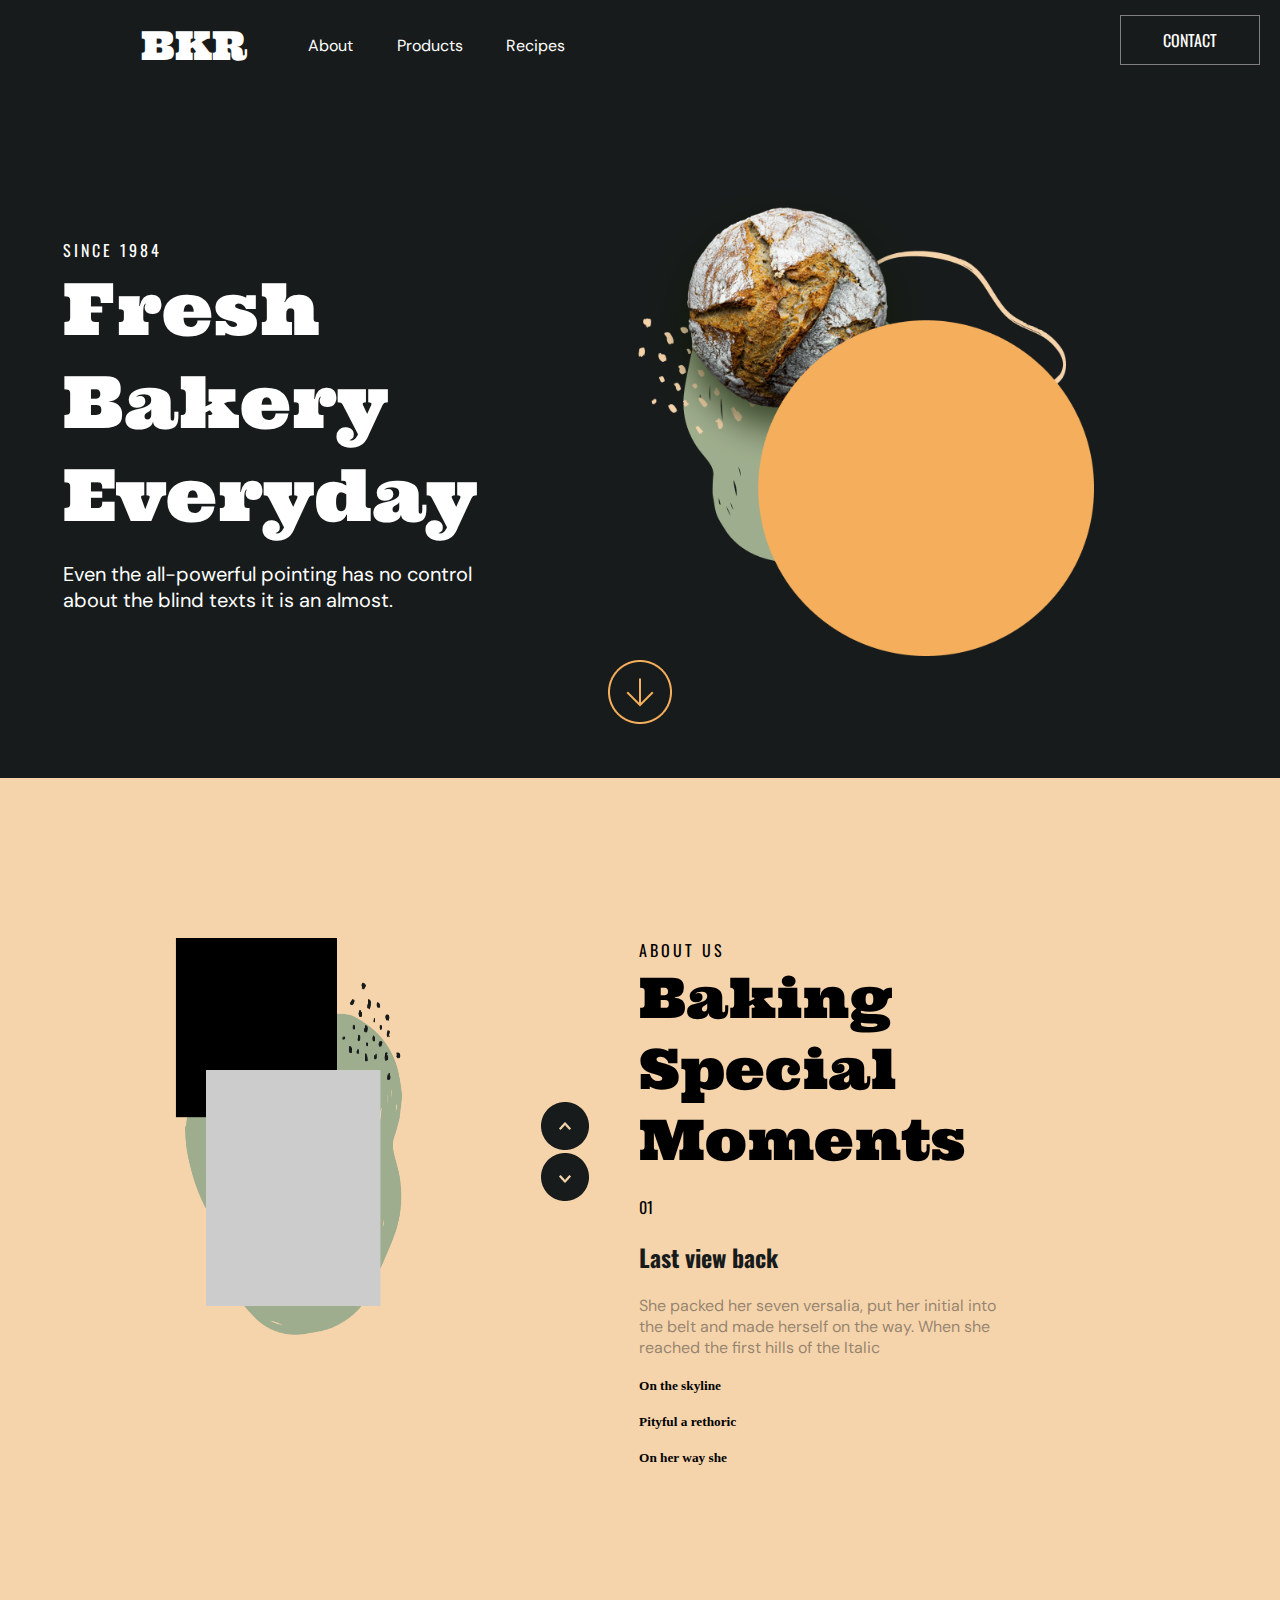
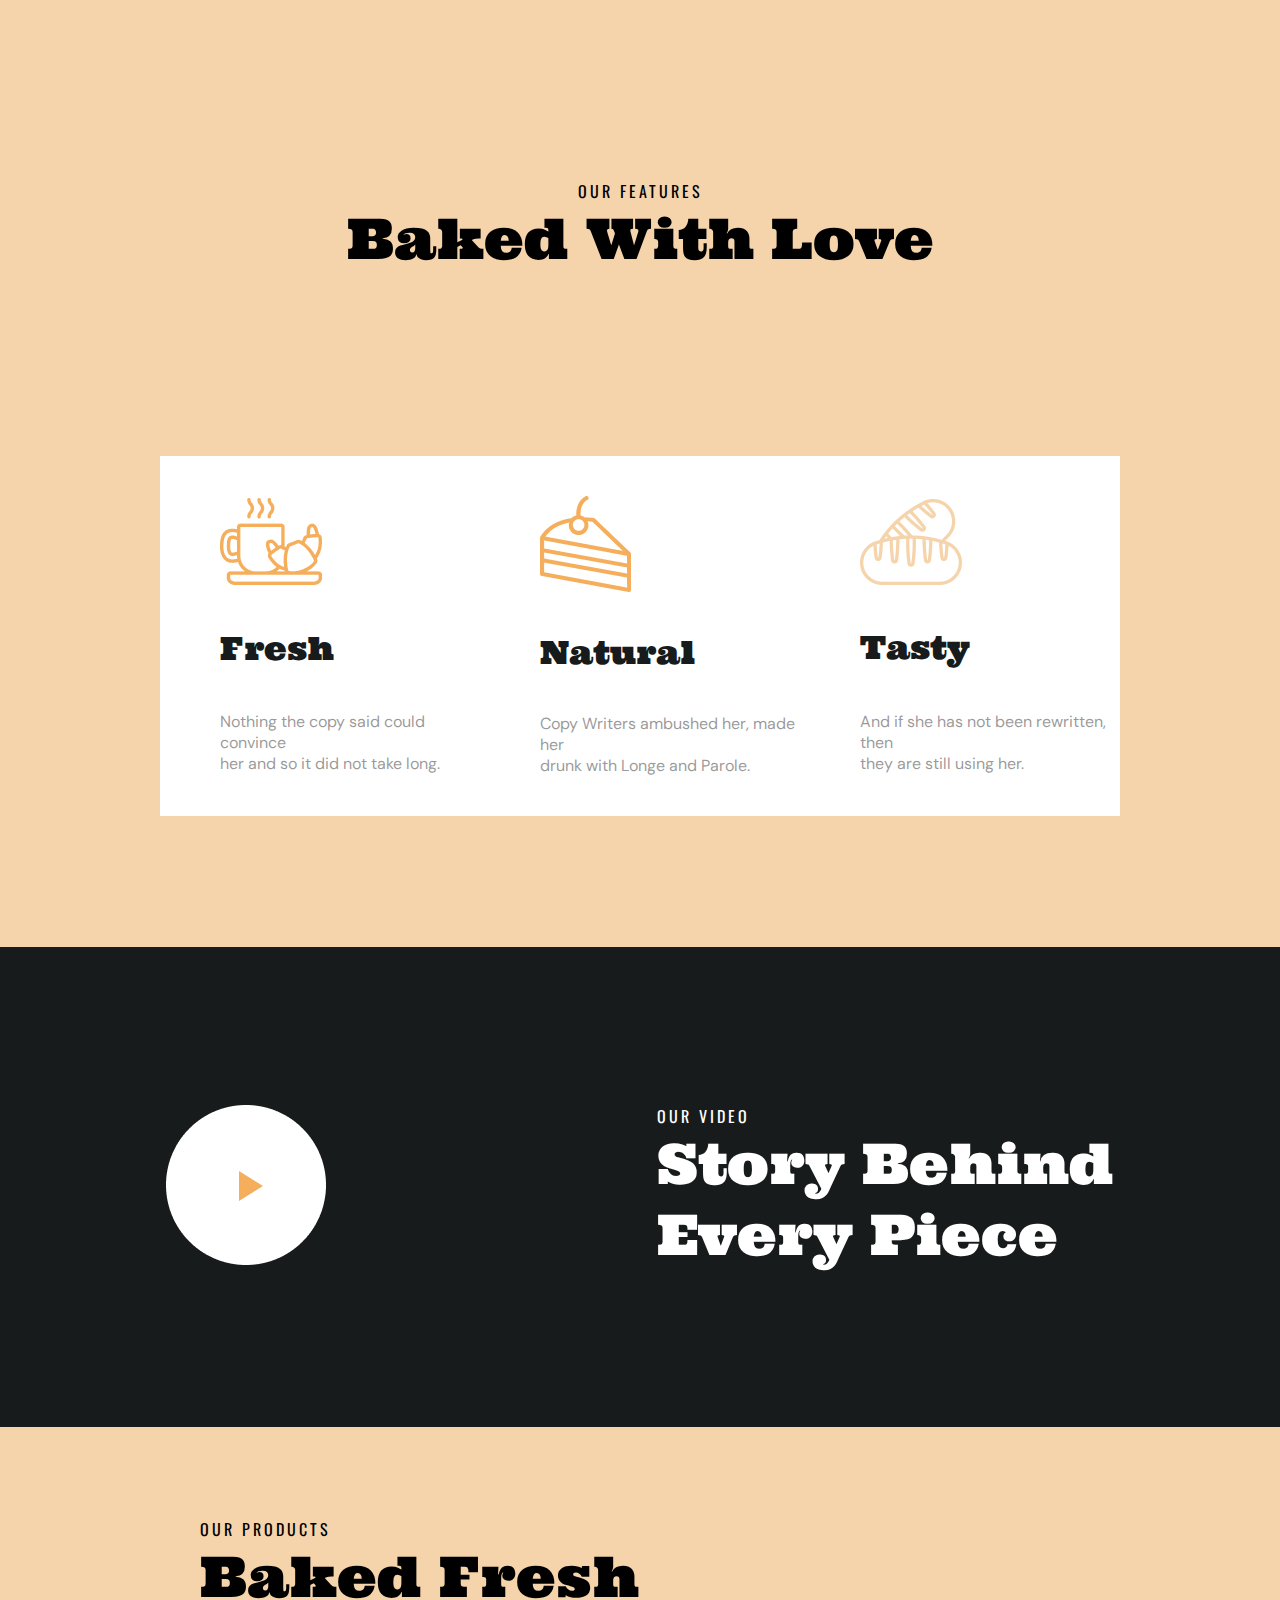
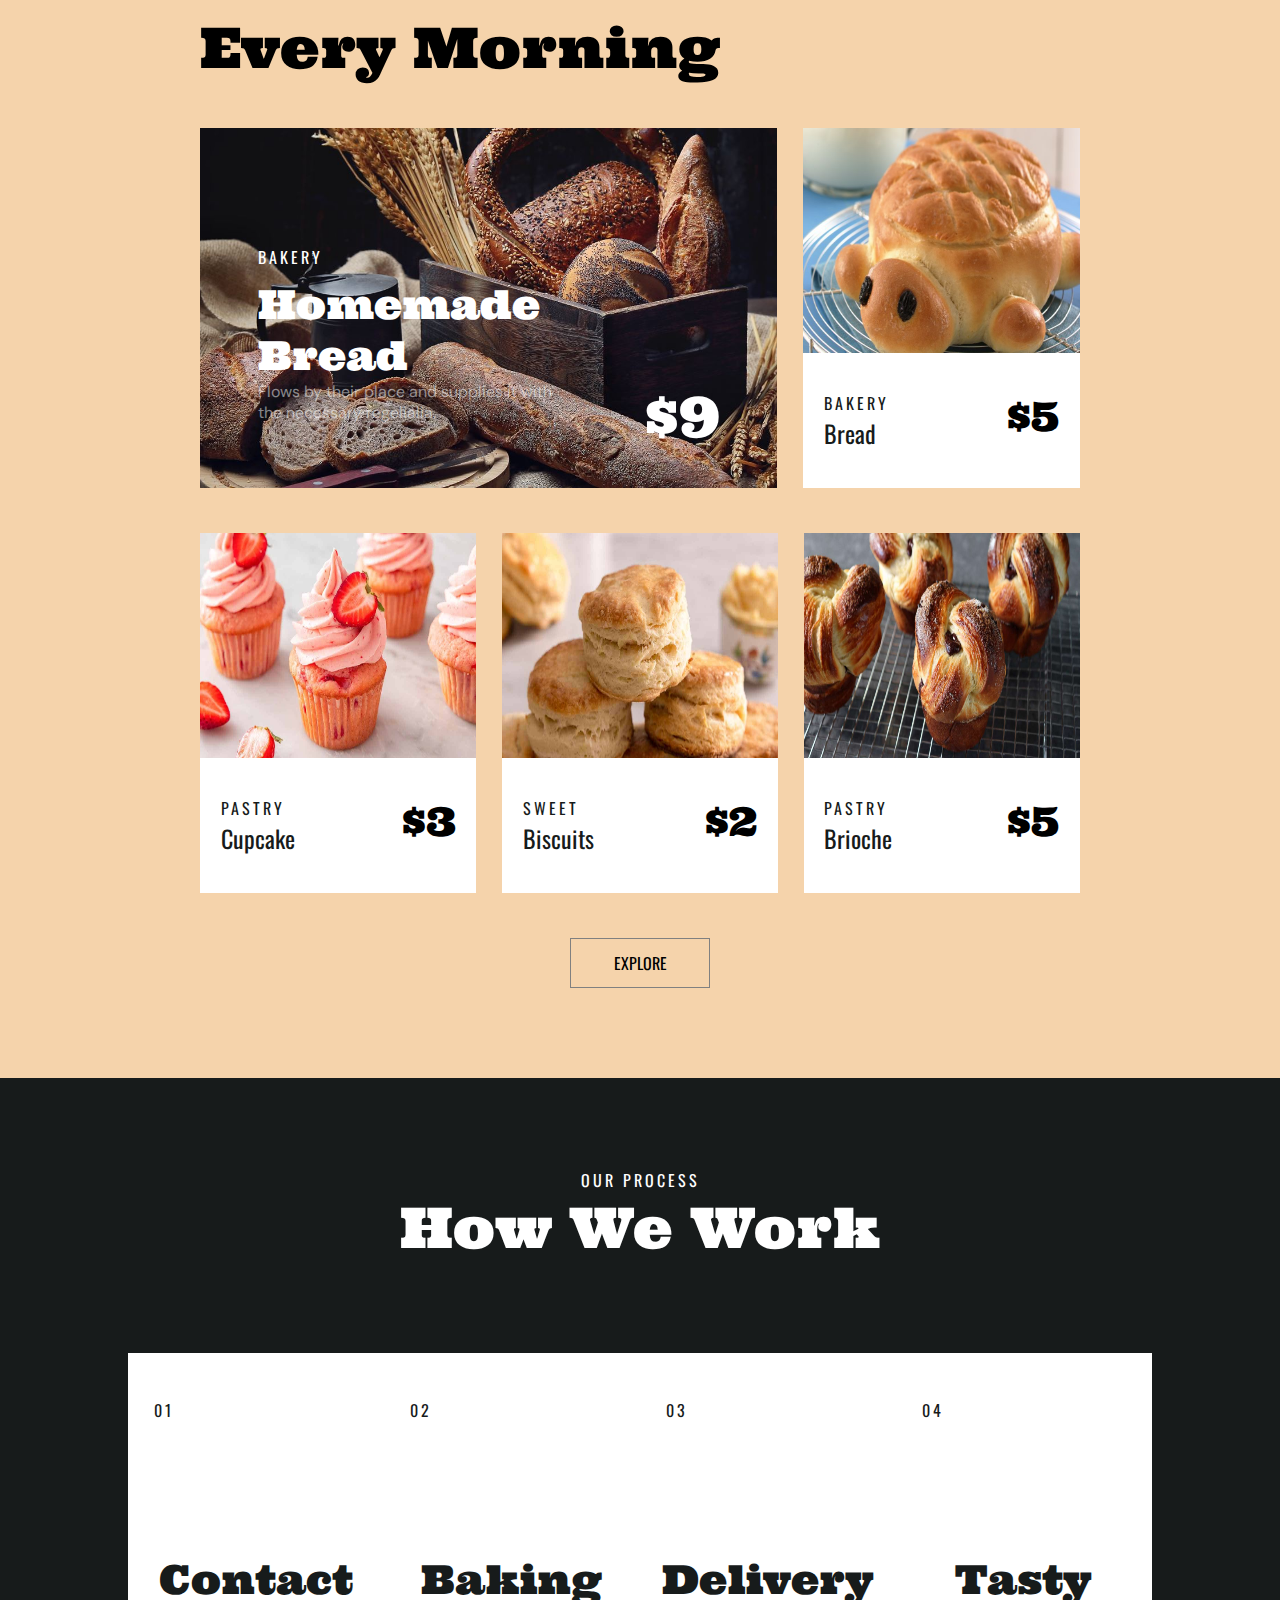
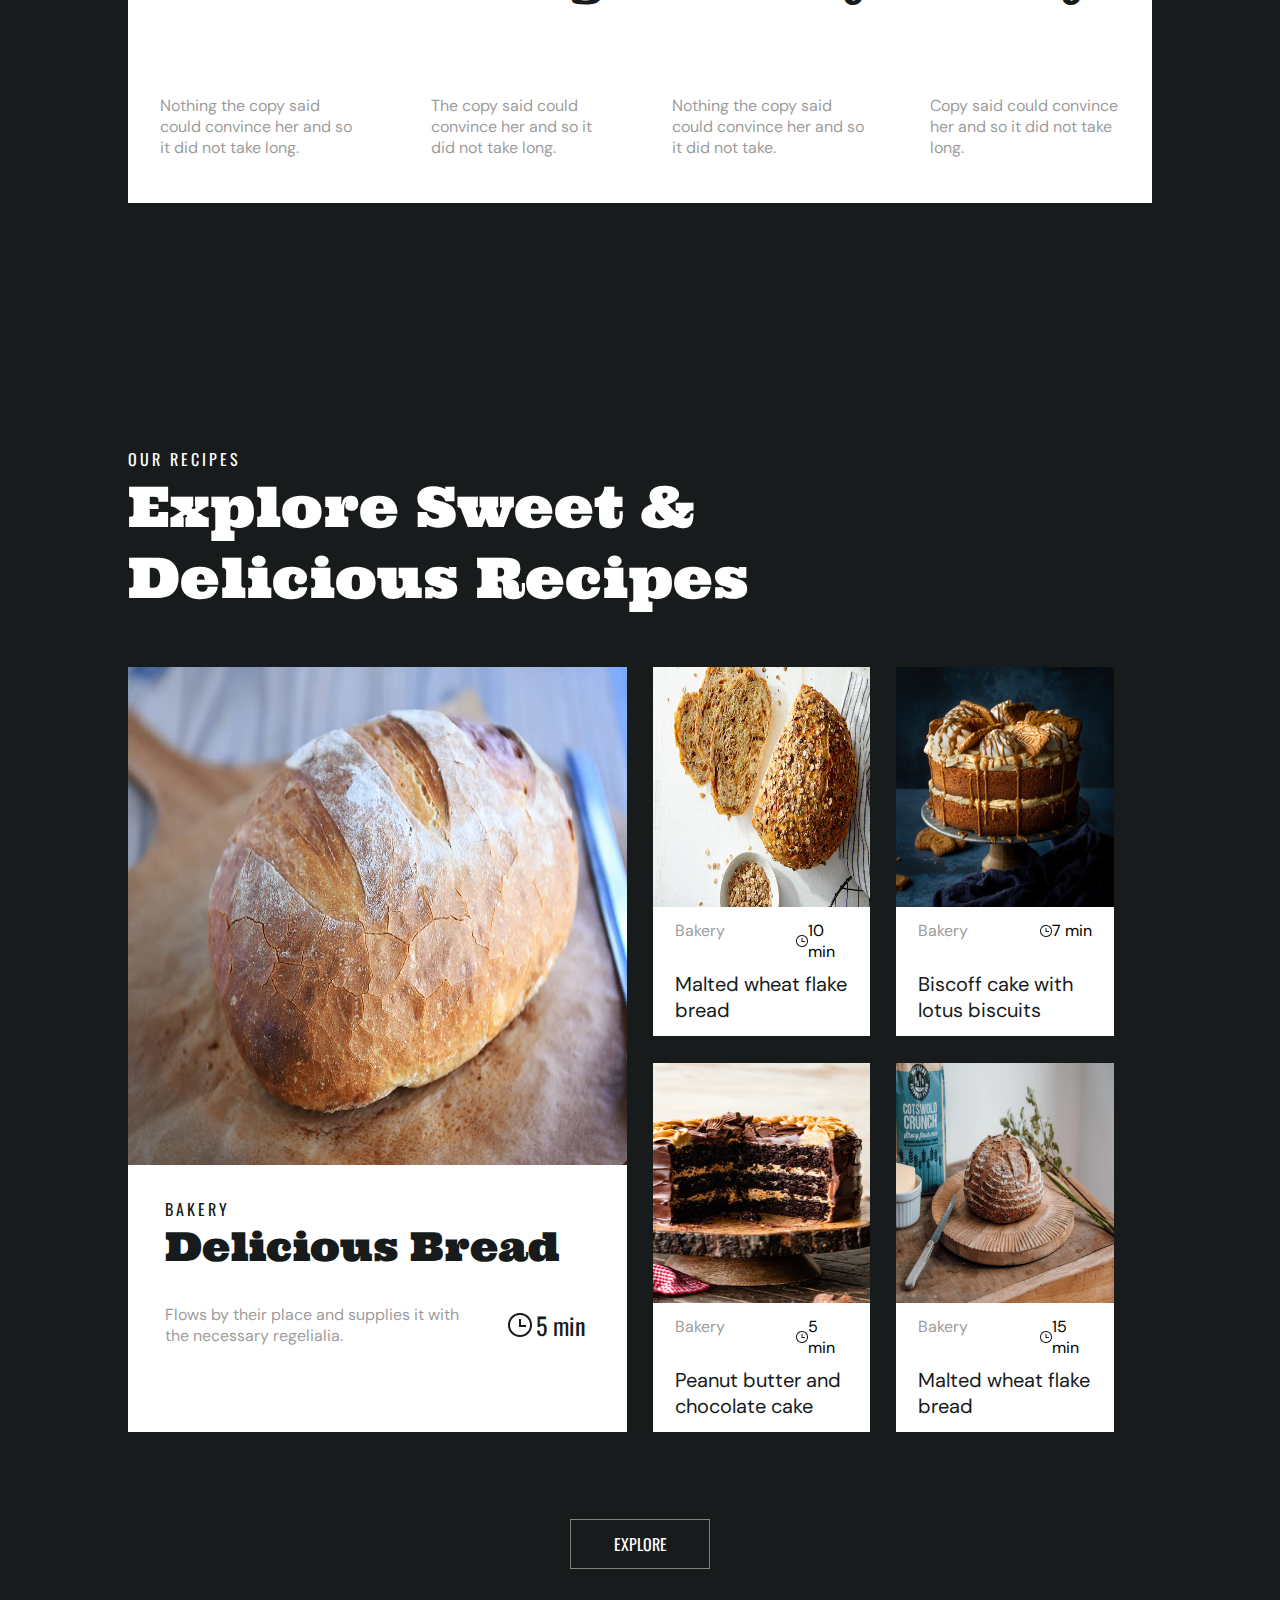
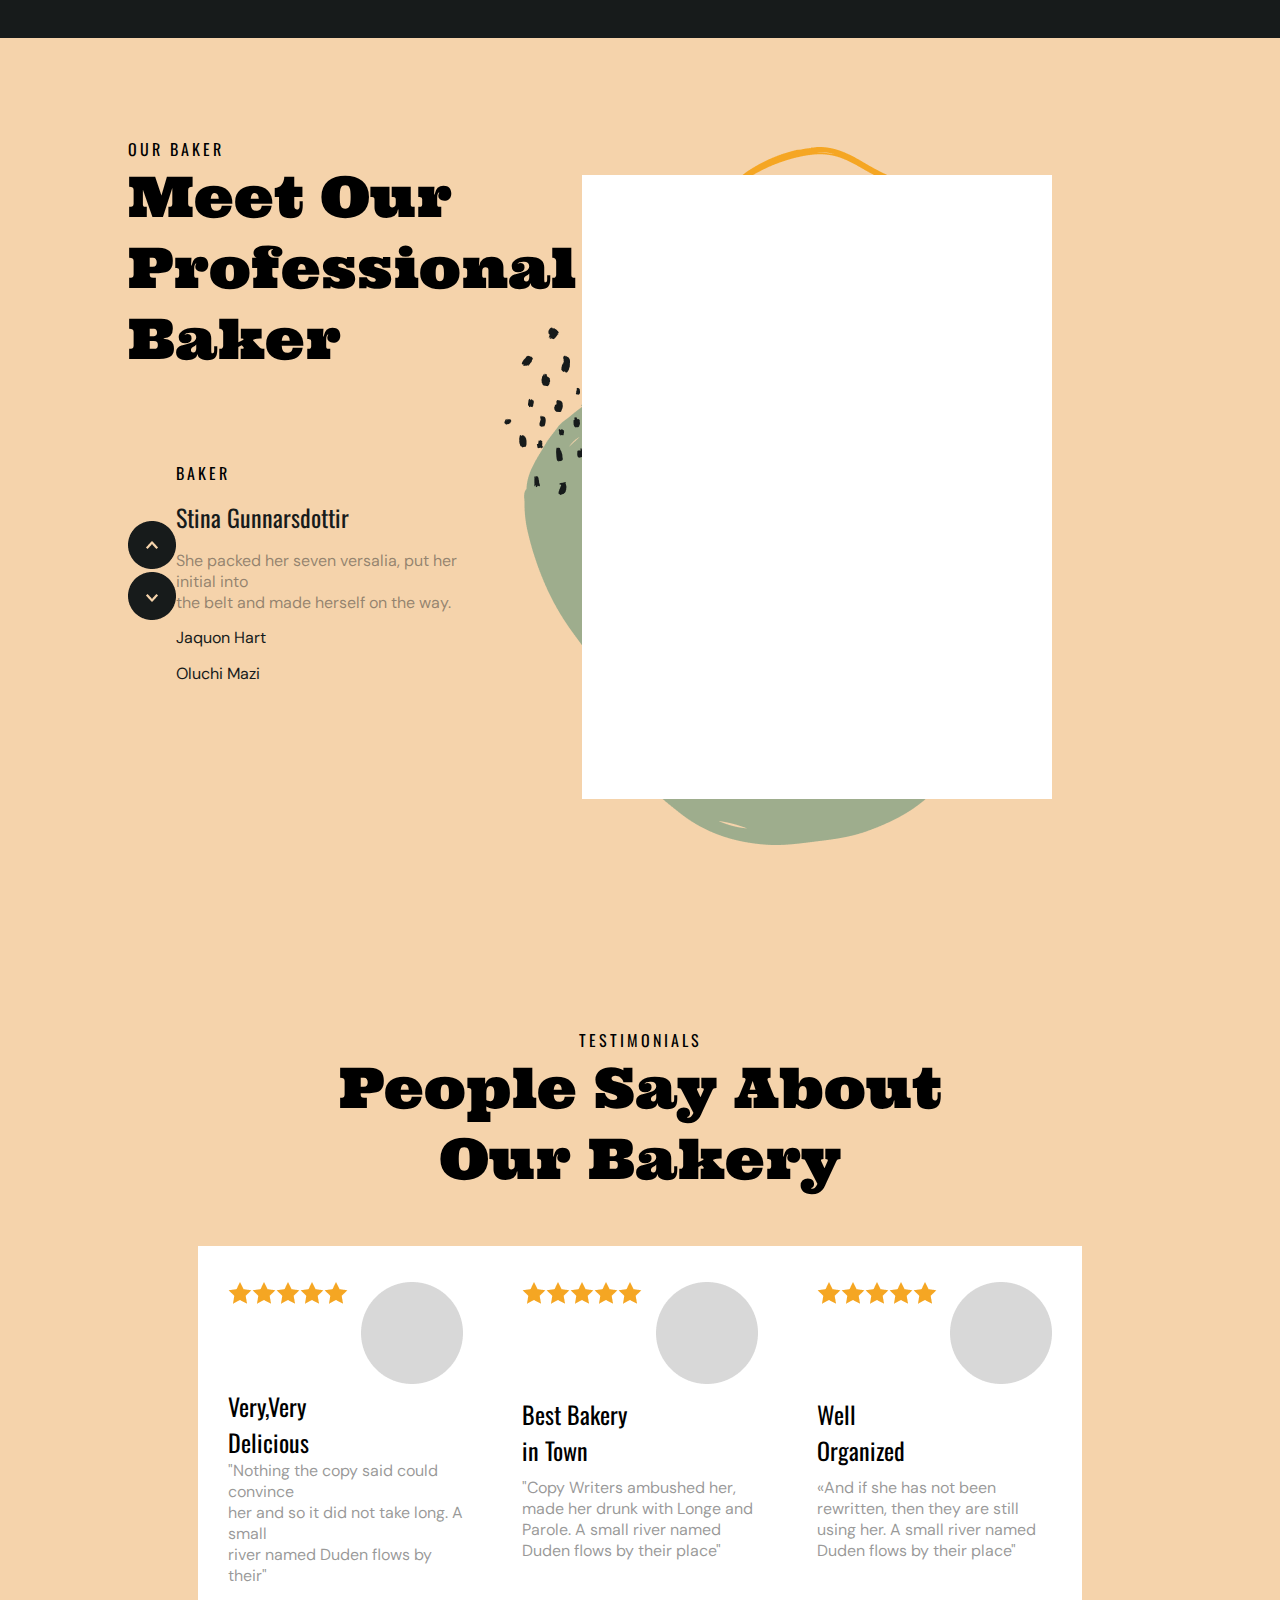
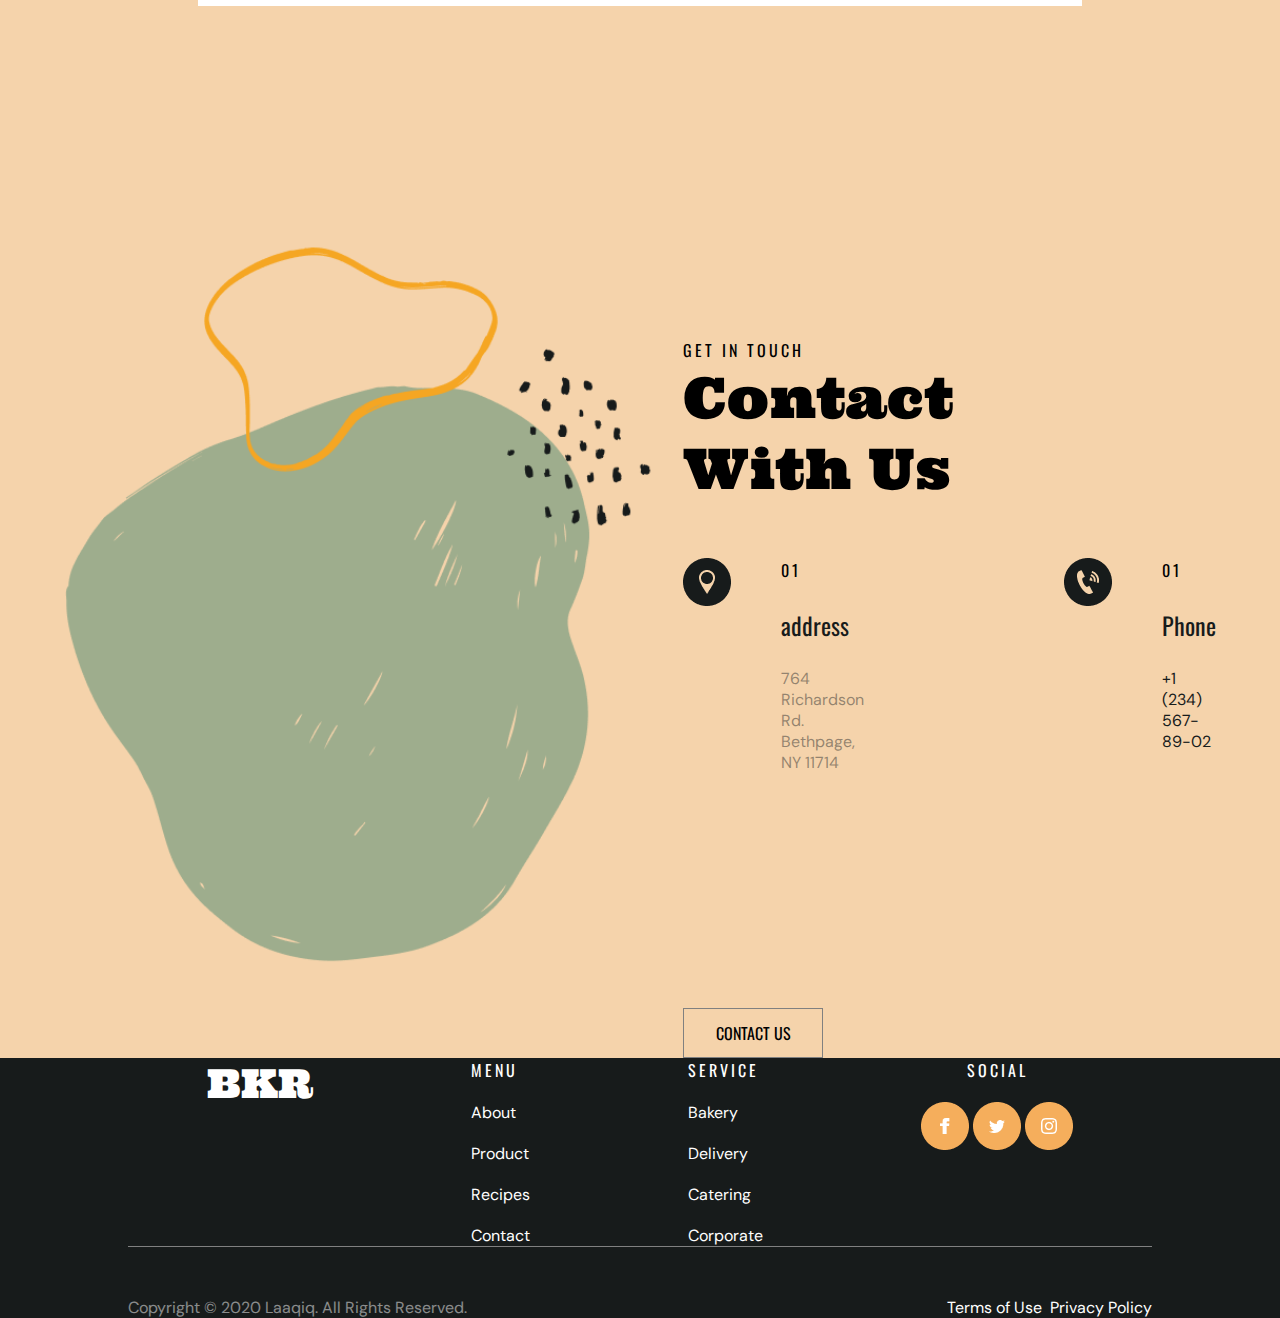
==== commit 104f2ca2: "awful responsive" ====
--- a/bakery/index.html
+++ b/bakery/index.html
@@ -22,6 +22,7 @@
             </nav>
         </div>
             <a href="#contactUs"><button>contact</button></a>
+            <button class="menu"><img src="./images/menu.png" alt=""></button>
     </header>
     <div class="intro">
         <div class="intro-content">
@@ -379,7 +380,7 @@
                     </div>
                 </div>
             </div>
-            <button class="explore-button">explore</button>
+            <button class="explore-button xingYu">explore</button>
         </div>
         <div class="our-baker" id="ourBaker">
             <div class="our-baker-wrapper">
@@ -415,7 +416,7 @@
                         <h1 class="black-h1">People Say About<br> Our Bakery</h1>
                         </div>
                     <div class="reviews">
-                        <div class="card6">
+                        <div class="card6 first">
                             <div class="card6-wrapper">
                                 <div class="card6-top">
                                     <div class="rating-stars">
@@ -431,7 +432,7 @@
                                 </div>
                             </div>
                         </div>
-                        <div class="card6">
+                        <div class="card6 second">
                             <div class="card6-wrapper">
                                 <div class="card6-top">
                                     <div class="rating-stars">
@@ -447,7 +448,7 @@
                                 </div>
                             </div>
                         </div>
-                        <div class="card6">
+                        <div class="card6 third">
                             <div class="card6-wrapper">
                                 <div class="card6-top">
                                     <div class="rating-stars">
@@ -486,7 +487,6 @@
                                     <p>01</p>
                                     <p>address</p>
                                     <p>764 Richardson Rd.<br>Bethpage, NY 11714</p>
-                                    <button class="explore-button-light">contact us</button>
                                 </div>
                             </div>
                             <div class="phone">
@@ -500,6 +500,7 @@
                                 </div>
                             </div>
                         </div>
+                        <button class="explore-button-light">contact us</button>
                     </div>
                 </div>
             </div>
@@ -511,7 +512,7 @@
                     <div class="footer-logo">
                         <p>BKR</p>
                     </div>
-                    <div class="menu">
+                    <div class="menu2">
                         <p class="oswald-white">menu</p>
                         <div class="menu-list">
                             <a href="#aboutUs">About</a>
--- a/bakery/styles.css
+++ b/bakery/styles.css
@@ -36,6 +36,13 @@
     align-items: center;
 }
 
+.menu{
+    background-color: #171B1B;
+    border: none;
+    cursor: pointer;
+    display: none;
+}
+
 nav > a{
     font-family: 'DM Sans', sans-serif;
     text-decoration: none;
@@ -66,7 +73,7 @@
 
 .intro{
     background-color: #171B1B;
-    height: 90vh;
+    height: min-content;
     display: flex;
     flex-direction: column;
     align-items: center;
@@ -118,7 +125,7 @@
 
 .about-us{
     background-color: #F5D3AB;
-    height: 100vh;
+    height: min-content;
     display: flex;
     justify-content: space-around;
     gap: 50px;
@@ -322,7 +329,7 @@
 
 .our-products{
     background-color: #F5D3AB;
-    height: 150vh;
+    height: min-content;
     display: flex;
     justify-content: center;
     padding: 10vh;
@@ -334,8 +341,8 @@
 
 .our-products-wrapper{
     background-color: #F5D3AB;
-    width: 80vw;
-    height: 100vh;
+    width: 80%;
+    height: 100%;
     display: flex;
     flex-direction: column;
     gap: 5vh;
@@ -771,6 +778,10 @@
     color: #171B1B;
 }
 
+.xingYu{
+    margin-top: 5%;
+}
+
 .our-baker{
     background-color: #F5D3AB;
     height: 110vh;
@@ -920,7 +931,7 @@
 }
 
 .get-in-touch{
-    height: 100vh;
+    height: min-content;
     background-color: #F5D3AB;
     display: flex;
     justify-content: center;
@@ -1020,7 +1031,7 @@
 footer{
     color: white;
     background-color: #171B1B;
-    height: 50vh;
+    height: min-content;
     display: flex;
     justify-content: center;
     align-items: center;
@@ -1115,18 +1126,205 @@
 }
 
 
-@media(max-width:420px){
-    .intro{
+@media(max-width:600px){
+    .intro-left-side>h1{
+        font-size:40px ;
+    }
+    .black-h1{
+        font-size: 40px;
+    }
+    .white-h1{
+        font-size: 40px;
+    }
+    body{
+        zoom: 0.9;
+    }
+    header{
+        zoom: 0.7;
+    }
+    nav{
+        display: none;
+    }
+    .intro-content{
         flex-direction: column-reverse;
-    }
-    header{
-        display: none;
     }
     .bakerPicture{
         display: none;
     }
+    .menu{
+        display: block;
+    }
+    .nav{
+        position: absolute;
+        top: 100%;
+        right: 2%;
+        width: 270px;
+        height: 29vh;
+    }
+    .special-moments{
+        flex-direction: column;
+    }
+    .special-moments-picture{
+        display: flex;
+        justify-content: center;
+    }
+    .fresh{
+        display: none;
+    }
+    .natural{
+        display: none;
+    }
+    .tasty{
+        width: 100%;
+    }
+    .our-video{
+        flex-direction: column;
+    }
+    .our-products{
+        width: 100%;
+        flex-direction: column;
+    }
+    .our-products-wrapper{
+        width: 100%;
+    }
+    .our-products-top{
+        margin: 0;
+        padding: 0;
+        gap: 0;
+        flex-direction: column;
+    }
+    .our-products-bot{
+        margin: 0;
+        padding: 0;
+        gap: 0;
+        flex-direction: column;
+    }
+    .card3-header>p:nth-child(2){
+        font-size: 25px;
+    }
+    .homemadeBread{
+        margin: 0;
+        width: 100vw;
+        zoom: 0.7;
+    }
+    .bread{
+        margin: 0;
+        width: 80vw;
+    }
+    .cupcake{
+        margin: 0;
+        width: 80vw;
+    }
+    .biscuits{
+        margin: 0;
+        width: 80vw;
+    }
+    .brioche{
+        margin: 0;
+        width: 80vw;
+    }
+    .our-process-header{
+        display: flex;
+        flex-direction: column;
+        justify-content: center;
+        align-items: center;
+        text-align: center;
+    }
+    .baking{
+        display: none;
+    }
+    .delivery{
+        display: none;
+    }
+    .card2.tasty{
+        display: none;
+    }
+    .contact{
+        width: min-content;
+    }
+    .our-recipes{
+        height: min-content;
+    }
+    .our-recipes-wrapper{
+        flex-direction: column;
+
+    }
+    .recipe-cards{
+        flex-direction: column;
+    }
+    .recipe-card-right-bot{
+        flex-direction: column;
+    }
+    .recipe-card-right-top{
+        flex-direction: column;
+    }
+    .card3{
+        margin: 0;
+        width: 80vw;
+    }
+    .card4{
+        margin: 0;
+        width: 80vw;
+    }
+    .our-baker{
+        flex-direction: column;
+    }
+    .card6{
+        width: max-content;
+        height: min-content;
+    }
+    .second{
+        display: none;
+    }
+    .third{
+        display: none;
+    }
+    .get-in-touch-wrap{
+        flex-direction: column;
+        margin: 0;
+        padding: 0;
+        height: min-content;
+    }
+    .contact-info{
+        margin: 0;
+        flex-direction: column;
+        gap: 0;
+    }
+    .contact-details{
+        margin: 0;
+        padding: 0;
+        gap: 0;
+    }
+    .map{
+        display: flex;
+        justify-content: center;
+        width: 100%;
+    }
     iframe{
-        width: 200px;
-        height: 100px;
-    }
-}
+        width: 40%;
+        height: 400px;
+    }
+    .footer-main{
+        text-align: center;
+        flex-direction: column;
+        align-items: center;
+        gap: 20px;
+    }
+    .bottom-footer{
+        flex-direction: column;
+    }
+    .tos-pp{
+        width: 100%;
+        display: flex;
+        justify-content: space-between;
+    }
+}
+
+@media(max-width:336px){
+    .black-h1{
+        font-size: 20px;
+    }
+    .white-h1{
+        font-size: 20px;
+    }
+}
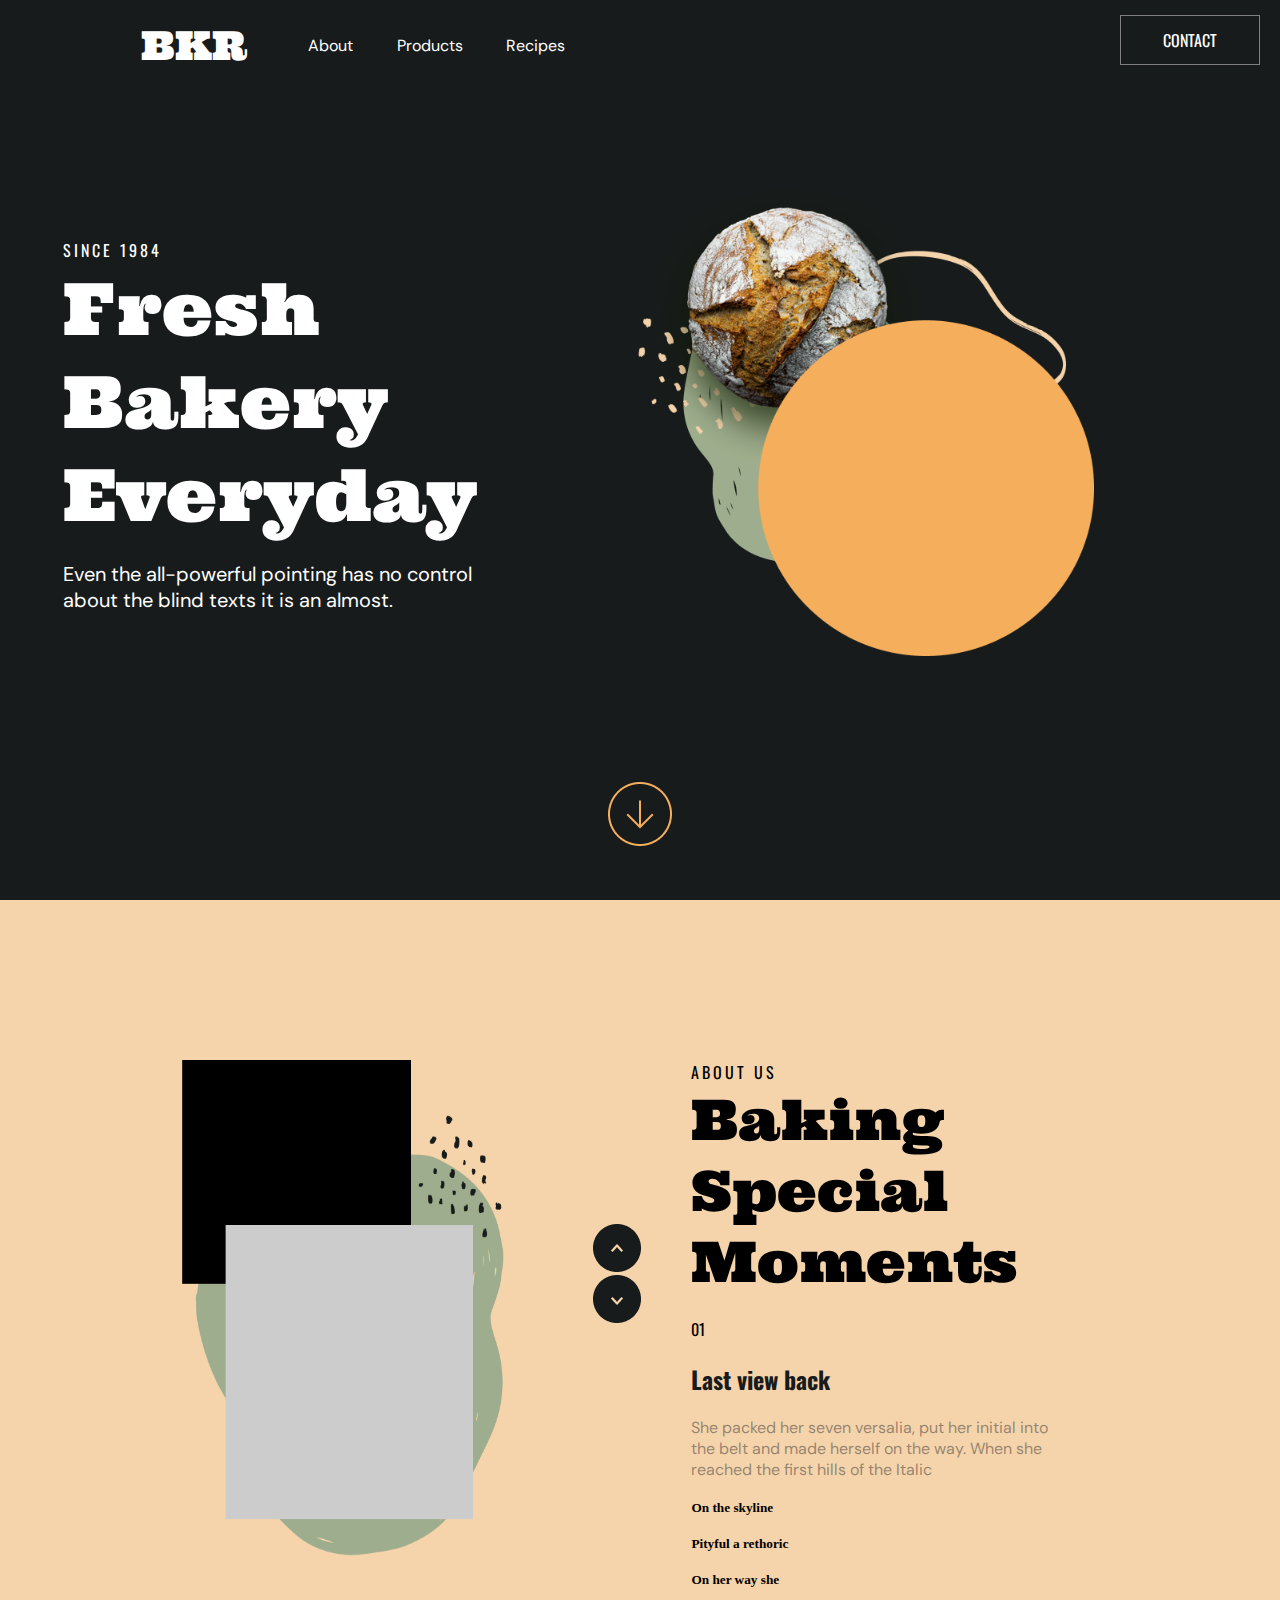
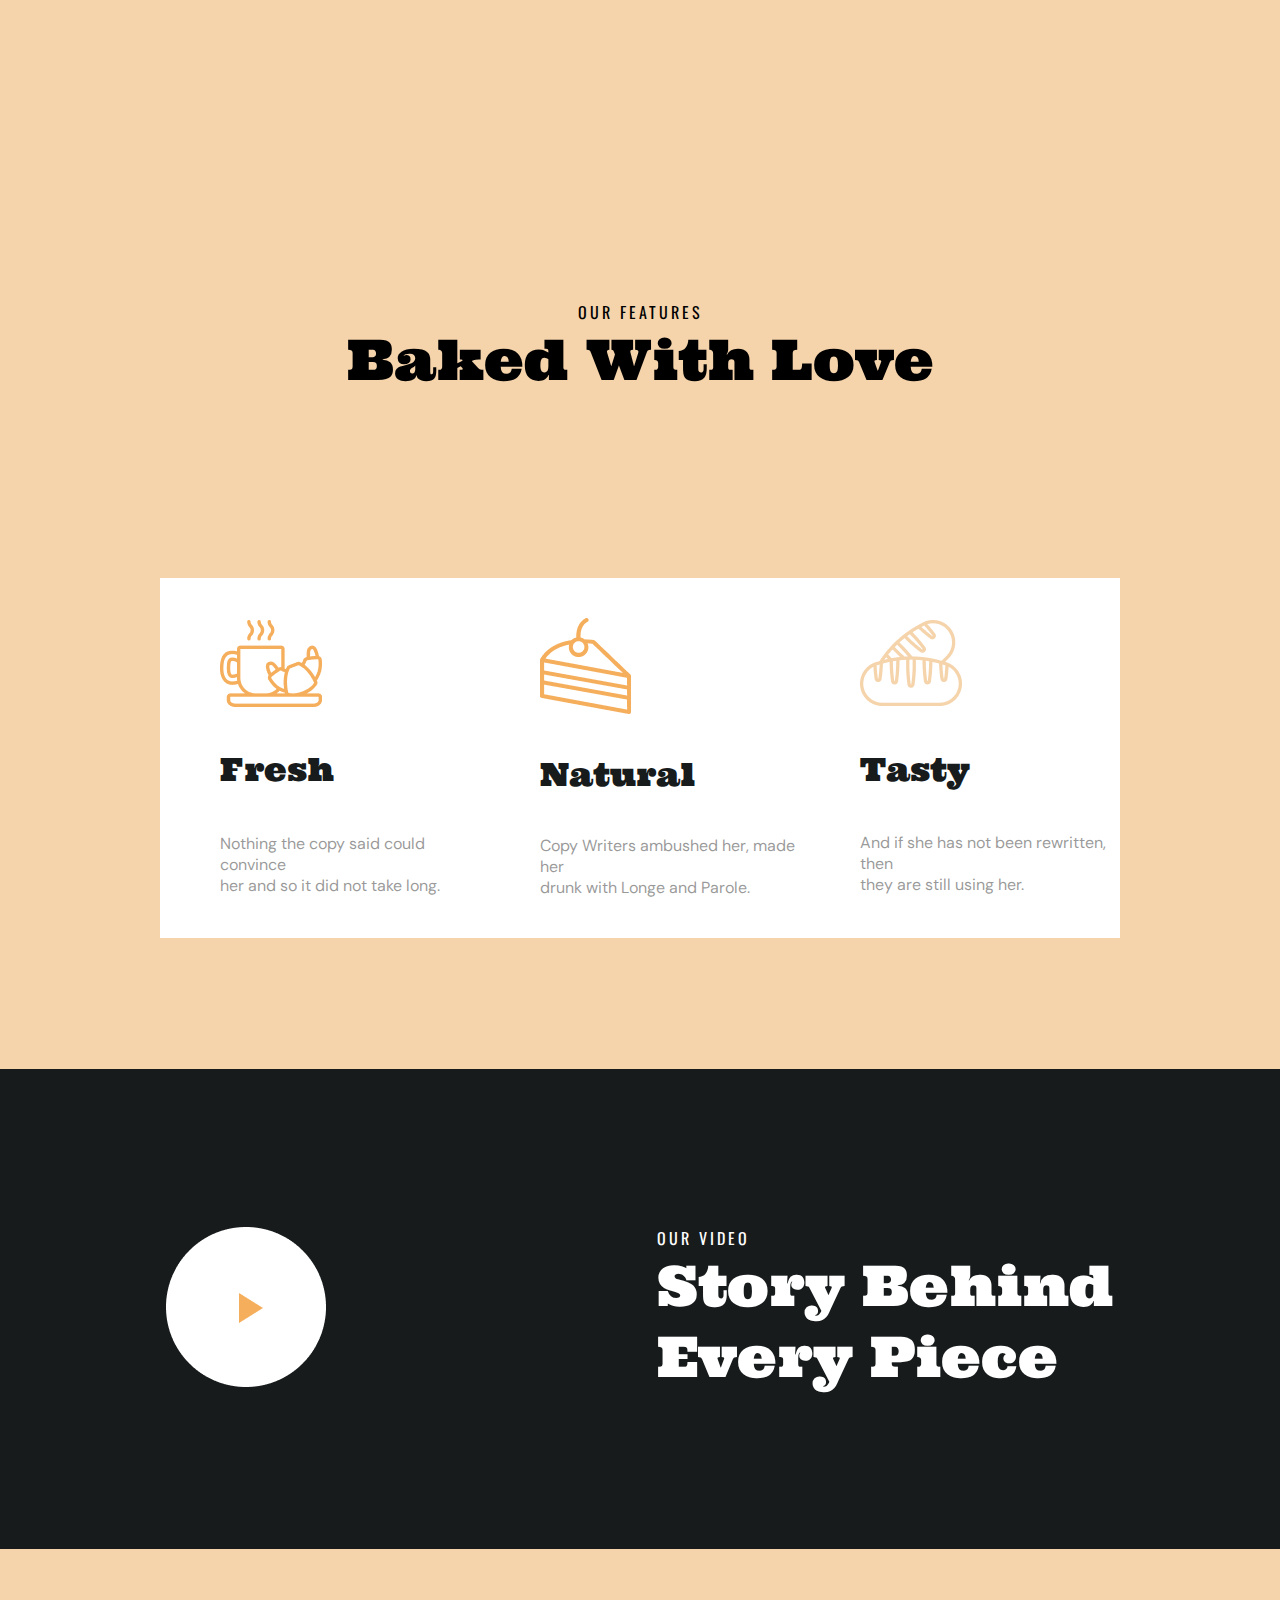
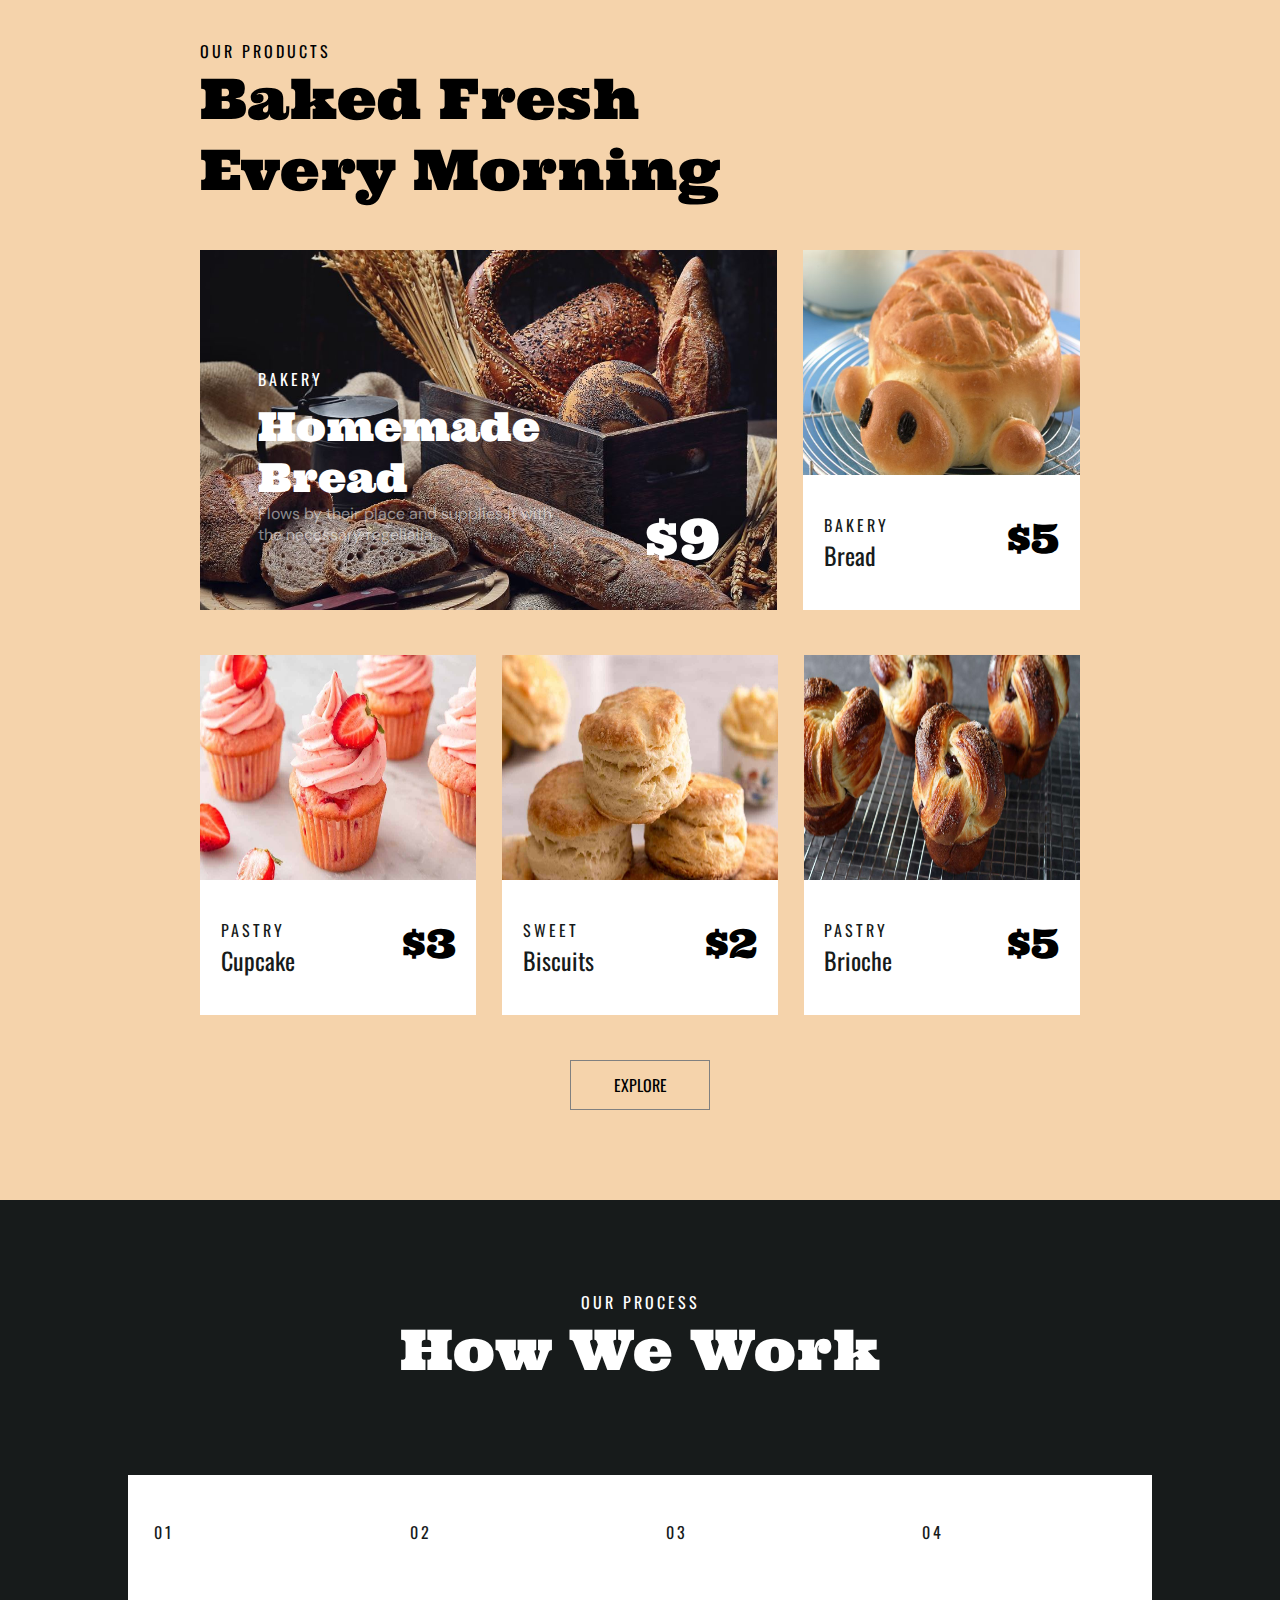
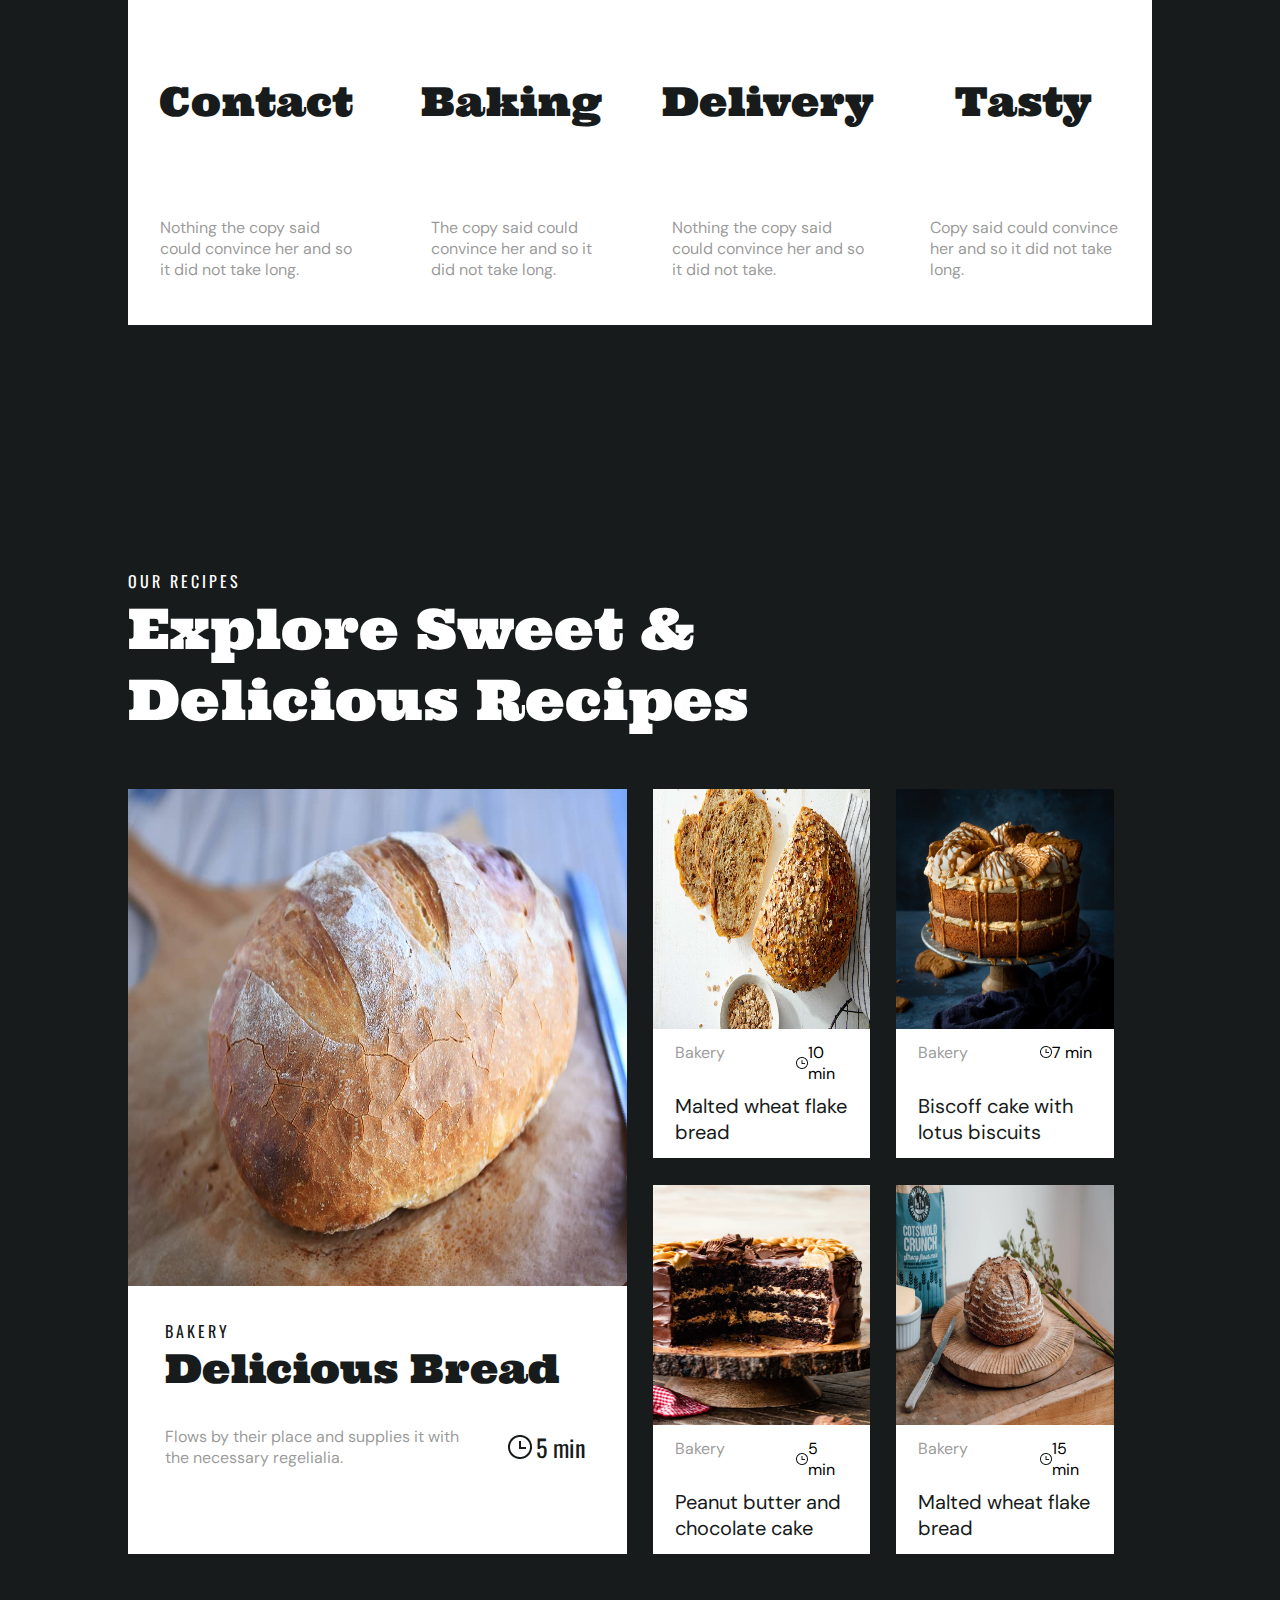
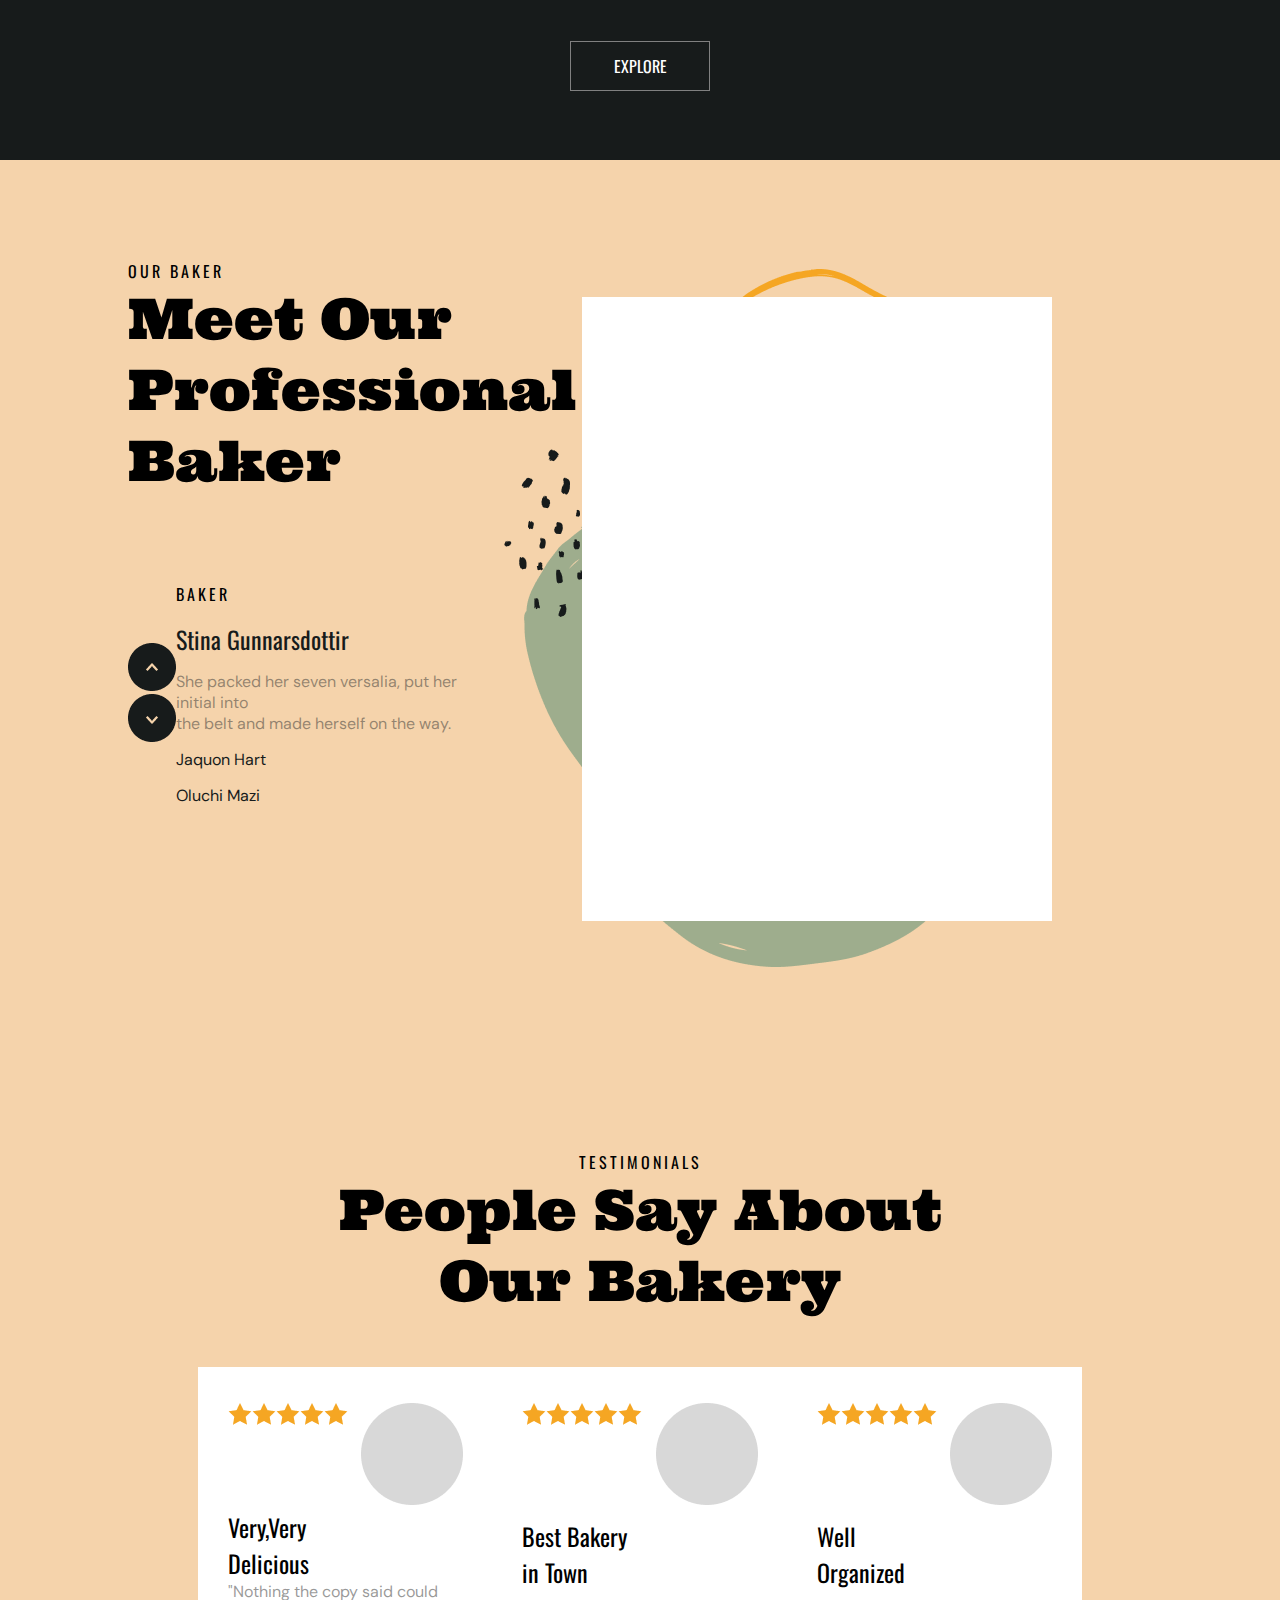
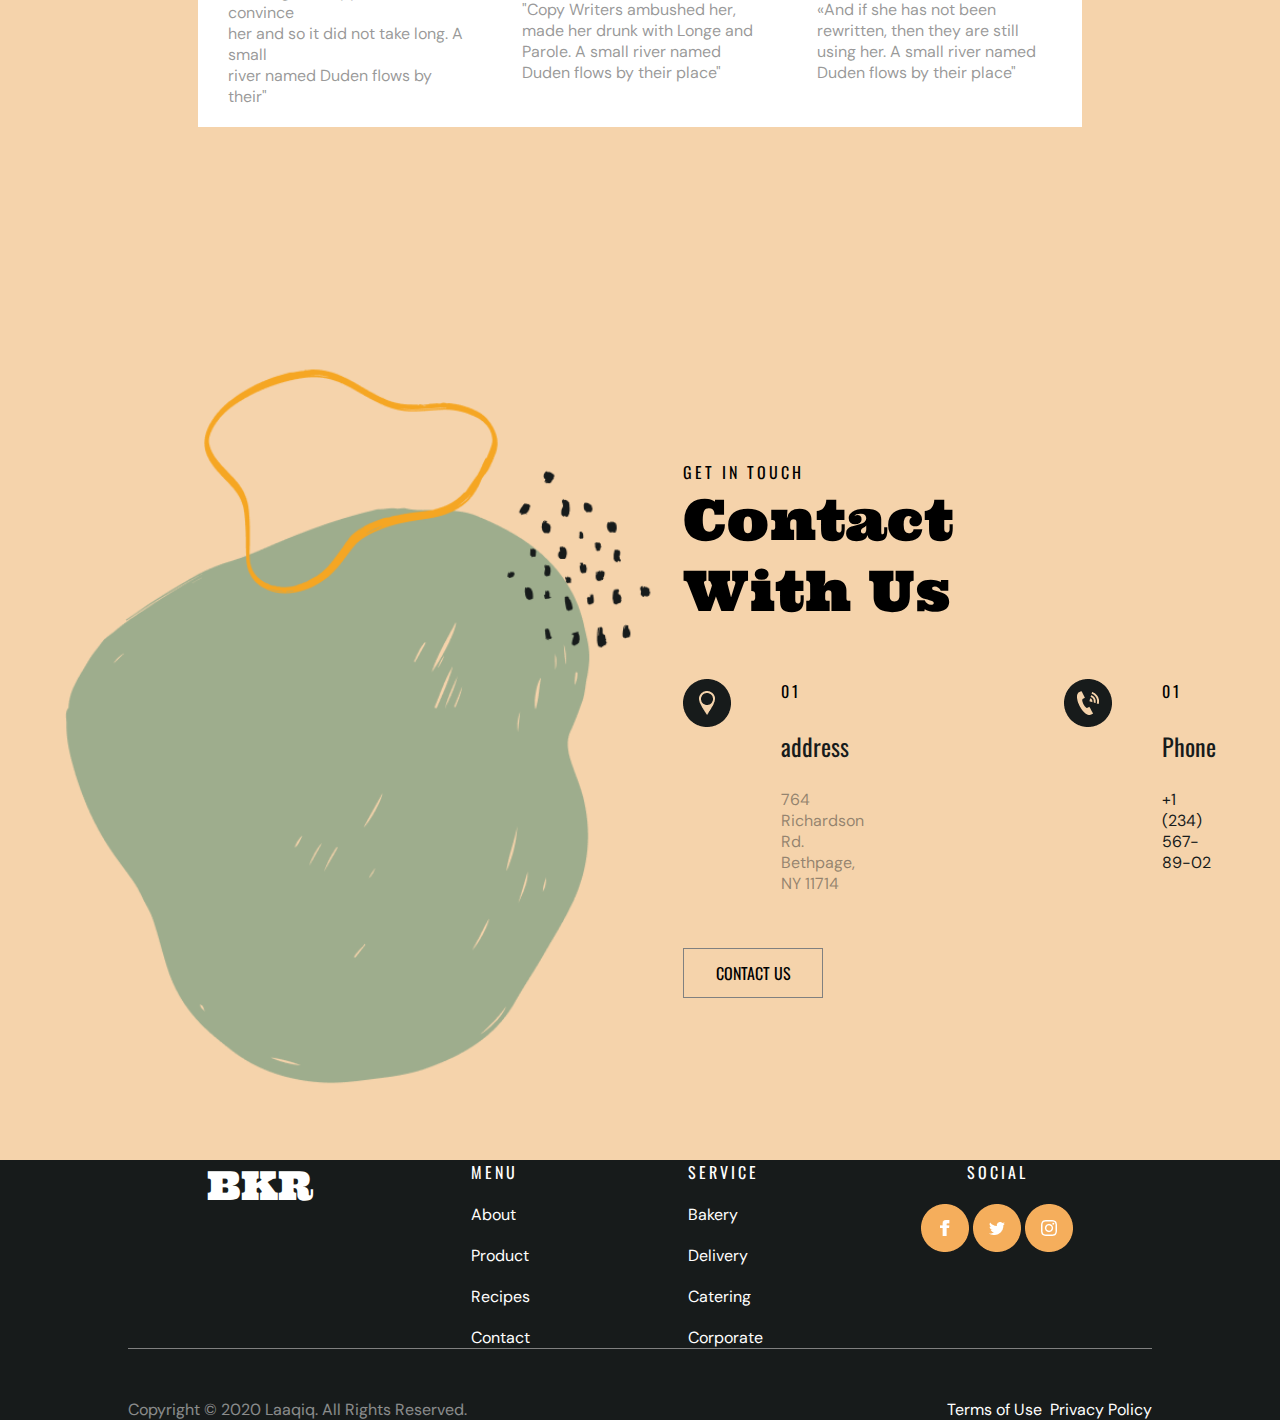
==== commit 3c0b1301: "still clapped responsive" ====
--- a/bakery/index.html
+++ b/bakery/index.html
@@ -22,7 +22,7 @@
             </nav>
         </div>
             <a href="#contactUs"><button>contact</button></a>
-            <button class="menu"><img src="./images/menu.png" alt=""></button>
+            <button class="menu" onclick="nav()"><img src="./images/menu.png" alt=""></button>
     </header>
     <div class="intro">
         <div class="intro-content">
--- a/bakery/styles.css
+++ b/bakery/styles.css
@@ -73,7 +73,7 @@
 
 .intro{
     background-color: #171B1B;
-    height: min-content;
+    height: 90vh;
     display: flex;
     flex-direction: column;
     align-items: center;
@@ -249,8 +249,8 @@
 }
 
 .special-moments-picture > img{
-    width: 80%; 
-    height: 80%;
+    width: 100%; 
+    height: 100%;
 }
 
 .our-video {
@@ -980,7 +980,7 @@
 
 .contact-info{
     margin-top: 10%;
-    height: 50vh;
+    height: min-content;
     display: flex;
     justify-content: flex-start;
     gap: 200px;
@@ -994,6 +994,10 @@
 .phone{
     display: flex;
     gap: 50px;
+}
+
+.contact2>button{
+    margin-top: 10%;
 }
 
 .contact-details{
@@ -1129,6 +1133,9 @@
 @media(max-width:600px){
     .intro-left-side>h1{
         font-size:40px ;
+    }
+    .intro{
+        height: min-content;
     }
     .black-h1{
         font-size: 40px;
